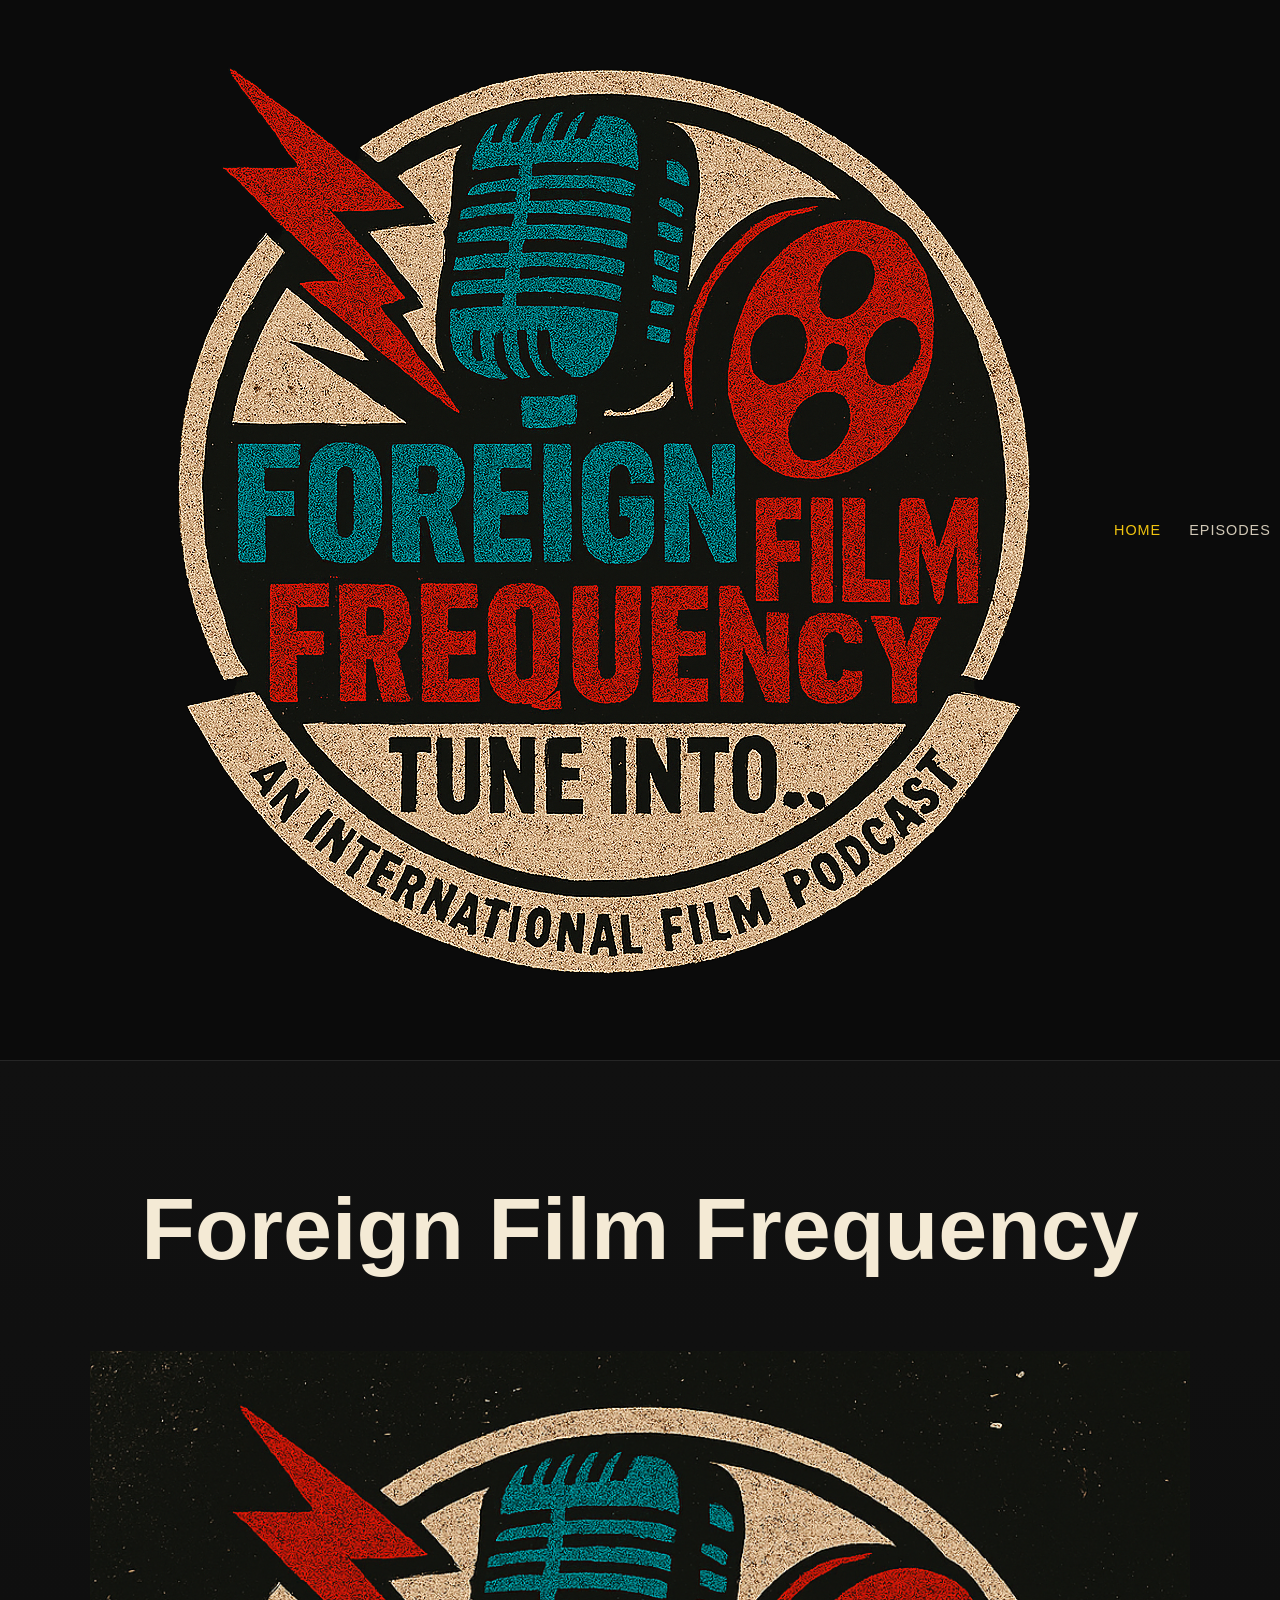
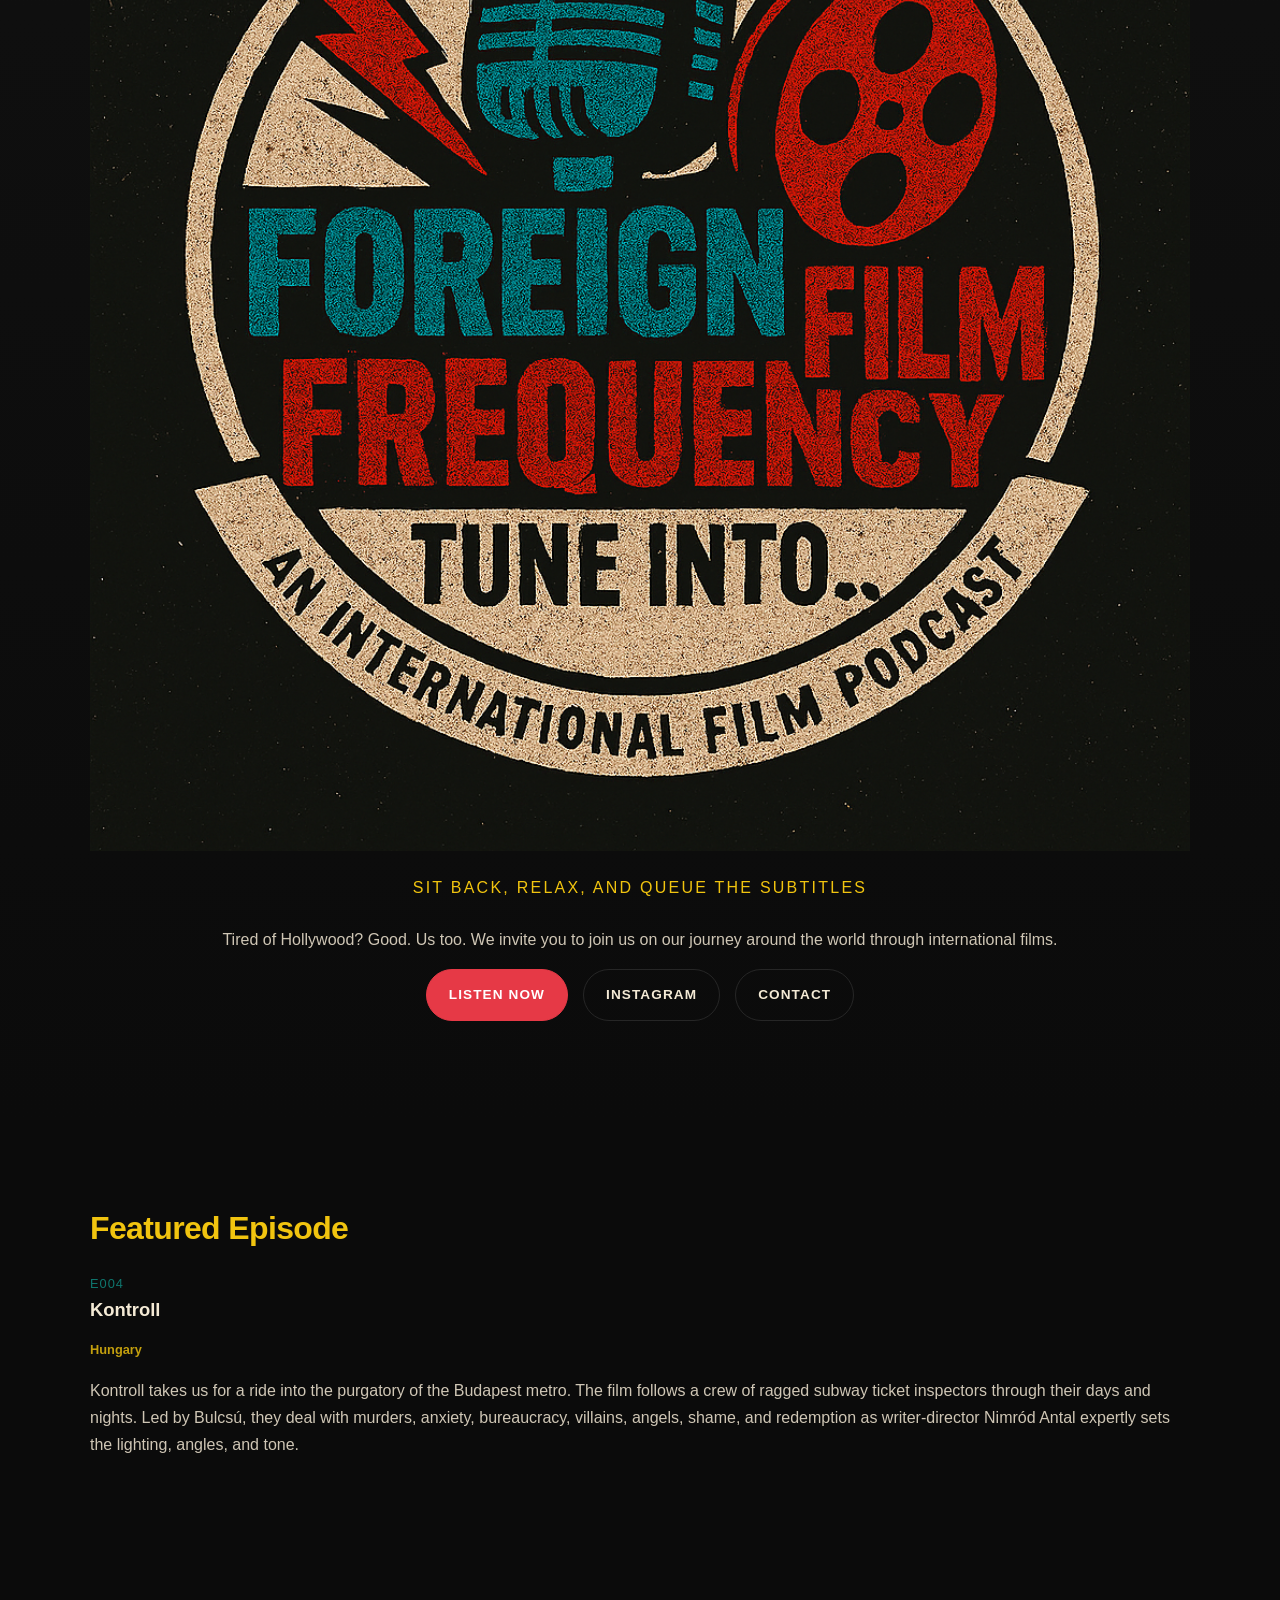
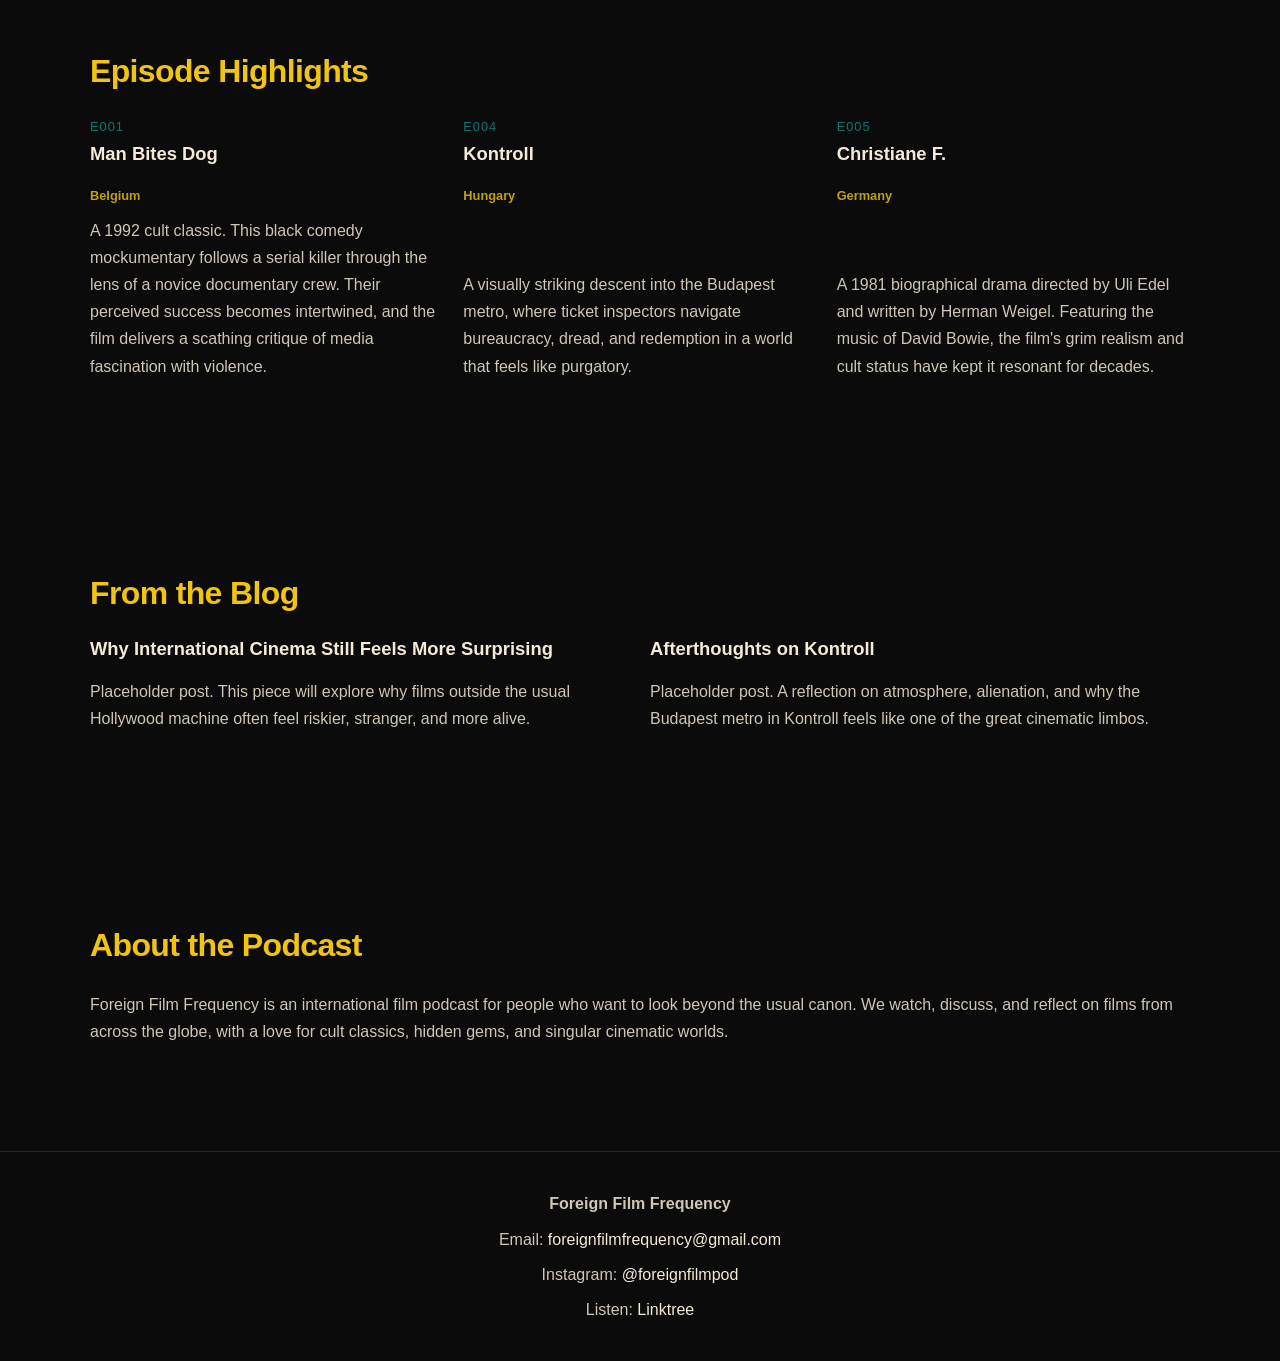
==== index.html @ e2b2d084 "Update index.html" ====
<!DOCTYPE html>
<html lang="en">
<head>
  <meta charset="UTF-8" />
  <meta name="viewport" content="width=device-width, initial-scale=1.0" />
  <title>Foreign Film Frequency</title>
  <link rel="stylesheet" href="style.css" />
</head>
<body>
<header>
  <div class="container nav">
  <img src="logo2.png" alt="Foreign Film Frequency logo2" class="nav-logo" />
    <nav>
      <ul>
        <li><a href="index.html" class="active">Home</a></li>
        <li><a href="episodes.html">Episodes</a></li>
        <li><a href="blog.html">Blog</a></li>
        <li><a href="about.html">About</a></li>
        <li><a href="contact.html">Contact</a></li>
      </ul>
    </nav>
  </div>
</header>

  <section class="hero">
    <div class="container">
      <h1>Foreign Film Frequency</h1>
      <img src="logo.png" alt="Foreign Film Frequency logo" class="nav-logo" />
      <p class="tagline">Sit back, relax, and queue the subtitles</p>
      <p>
        Tired of Hollywood? Good. Us too. We invite you to join us on our journey
        around the world through international films.
      </p>
      <div class="button-group">
        <a class="button button-primary" href="https://linktr.ee/foreignfilmpod" target="_blank">Listen Now</a>
        <a class="button button-secondary" href="https://www.instagram.com/foreignfilmpod/" target="_blank">Instagram</a>
        <a class="button button-secondary" href="mailto:foreignfilmfrequency@gmail.com">Contact</a>
      </div>
    </div>
  </section>

  <section class="section">
    <div class="container">
      <h2>Featured Episode</h2>
      <div class="feature-box">
        <span class="episode-code">E004</span>
        <h3><a href="episodes/kontroll.html">Kontroll</a></h3>
        <p class="country">Hungary</p>
        <p>
          Kontroll takes us for a ride into the purgatory of the Budapest metro.
          The film follows a crew of ragged subway ticket inspectors through their
          days and nights. Led by Bulcsú, they deal with murders, anxiety,
          bureaucracy, villains, angels, shame, and redemption as writer-director
          Nimród Antal expertly sets the lighting, angles, and tone.
        </p>
      </div>
    </div>
  </section>

  <section class="section">
    <div class="container">
      <h2>Episode Highlights</h2>
      <div class="episode-grid">
        <div class="card">
          <span class="episode-code">E001</span>
       <h3><a href="episodes.html">Man Bites Dog</a></h3>
          <p class="country">Belgium</p>
          <p>
            A 1992 cult classic. This black comedy mockumentary follows a serial
            killer through the lens of a novice documentary crew. Their perceived
            success becomes intertwined, and the film delivers a scathing critique
            of media fascination with violence.
          </p>
        </div>

        <div class="card">
          <span class="episode-code">E004</span>
         <h3><a href="episodes/kontroll.html">Kontroll</a></h3>
          <p class="country">Hungary</p>
          <p>
            A visually striking descent into the Budapest metro, where ticket
            inspectors navigate bureaucracy, dread, and redemption in a world that
            feels like purgatory.
          </p>
        </div>

        <div class="card">
          <span class="episode-code">E005</span>
         <h3><a href="episodes.html">Christiane F.</a></h3>
          <p class="country">Germany</p>
          <p>
            A 1981 biographical drama directed by Uli Edel and written by Herman
            Weigel. Featuring the music of David Bowie, the film's grim realism and
            cult status have kept it resonant for decades.
          </p>
        </div>
      </div>
    </div>
  </section>

  <section class="section">
    <div class="container">
      <h2>From the Blog</h2>
      <div class="blog-grid">
        <div class="blog-card">
          <h3>Why International Cinema Still Feels More Surprising</h3>
          <p>
            Placeholder post. This piece will explore why films outside the usual
            Hollywood machine often feel riskier, stranger, and more alive.
          </p>
        </div>

        <div class="blog-card">
          <h3>Afterthoughts on Kontroll</h3>
          <p>
            Placeholder post. A reflection on atmosphere, alienation, and why the
            Budapest metro in Kontroll feels like one of the great cinematic limbos.
          </p>
        </div>
      </div>
    </div>
  </section>

  <section class="section">
    <div class="container">
      <h2>About the Podcast</h2>
      <div class="feature-box">
        <p>
          Foreign Film Frequency is an international film podcast for people who
          want to look beyond the usual canon. We watch, discuss, and reflect on
          films from across the globe, with a love for cult classics, hidden gems,
          and singular cinematic worlds.
        </p>
      </div>
    </div>
  </section>

  <footer>
    <div class="container">
      <p><strong>Foreign Film Frequency</strong></p>
      <p>Email: <a href="mailto:foreignfilmfrequency@gmail.com">foreignfilmfrequency@gmail.com</a></p>
      <p>Instagram: <a href="https://www.instagram.com/foreignfilmpod/" target="_blank">@foreignfilmpod</a></p>
      <p>Listen: <a href="https://linktr.ee/foreignfilmpod" target="_blank">Linktree</a></p>
    </div>
  </footer>

</body>
</html>
---- style.css ----
:root {
  --color-bg: #0b0b0b;
  --color-text: #f4ead5;

  --color-primary: #e63946;
  --color-secondary: #f1c40f;
  --color-accent: #0f766e;

  --color-surface: #141414;
  --color-border: #262626;
  --color-muted: #cfc6b5;
}

/* Base */

body {
  background-color: var(--color-bg);
  color: var(--color-text);
  font-family: Arial, sans-serif;
  line-height: 1.6;
  margin: 0;
}
h1,
h2,
h3 {
  font-weight: 700;
  line-height: 1.1;
  margin-top: 0;
}

h1 {
  font-size: clamp(3rem, 8vw, 5.5rem);
}

h2 {
  font-size: 2rem;
}

h3 {
  font-size: 1.15rem;
}

p {
  color: var(--color-muted);
  font-size: 1rem;
  line-height: 1.7;
}
a {
  color: var(--color-text);
  text-decoration: none;
}

a:hover {
  color: var(--color-secondary);
}

/* Layout */

.container {
  width: min(1100px, 90%);
  margin: 0 auto;
}

/* Header / Navigation */

header {
  background-color: var(--color-bg);
  border-bottom: 1px solid var(--color-border);
  position: sticky;
  top: 0;
  z-index: 1000;
}

.nav {
  display: flex;
  justify-content: space-between;
  align-items: center;
  padding: 18px 0;
}
/* logo on the left */
img {
  width: 100%;
}
.hero-logo {
  width: 42px;
  margin-bottom: 20px;
  display: block;
  margin-left: auto;
  margin-right: auto;
}
.brand {
  font-size: 1.1rem;
  font-weight: bold;
  letter-spacing: 1.5px;
  color: var(--color-primary);
}

nav ul {
  list-style: none;
  display: flex;
  gap: 28px;
  margin: 0;
  padding: 0;
}

nav a {
  font-size: 0.9rem;
  letter-spacing: 1px;
  text-transform: uppercase;
  color: var(--color-text);
  opacity: 0.85;
  transition: all 0.2s ease;
}

nav a:hover {
  color: var(--color-secondary);
  opacity: 1;
}
nav a.active {
  color: var(--color-secondary);
  opacity: 1;
}

/* Hero */

.hero {
  padding: 120px 0 100px;
  text-align: center;
  background: linear-gradient(to bottom, #111111, var(--color-bg));

.hero h1 {
  line-height: 0.95;
  letter-spacing: -0.03em;
  margin-bottom: 16px;
  color: var(--color-text);
  text-transform: uppercase;
}

.tagline {
  font-size: 1rem;
  letter-spacing: 0.14em;
  text-transform: uppercase;
  color: var(--color-secondary);
  margin-bottom: 24px;
}

.hero p {
  margin-left: auto;
  margin-right: auto;
}
}
.hero-kicker {
  color: var(--color-accent);
  text-transform: uppercase;
  letter-spacing: 0.16em;
  font-size: 0.8rem;
  margin-bottom: 18px;
}

.hero-intro {
  max-width: 680px;
  margin: 0 auto 34px;
  font-size: 1.1rem;
  line-height: 1.8;
  color: var(--color-muted);
}
/* Buttons */

.button-group {
  display: flex;
  justify-content: center;
  gap: 15px;
  flex-wrap: wrap;
}

.button {
  display: inline-block;
  padding: 14px 22px;
  border-radius: 999px;
  font-weight: 700;
  font-size: 0.85rem;
  letter-spacing: 0.08em;
  text-transform: uppercase;
  transition: transform 0.2s ease, color 0.2s ease, border-color 0.2s ease, background-color 0.2s ease;
}

.button:hover {
  transform: translateY(-2px);
}

.button-primary {
  background-color: var(--color-primary);
  color: #ffffff;
  border: 1px solid var(--color-primary);
}

.button-primary:hover {
  background-color: transparent;
  color: var(--color-primary);
}

.button-secondary {
  background-color: transparent;
  border: 1px solid var(--color-border);
  color: var(--color-text);
}

.button-secondary:hover {
  border-color: var(--color-secondary);
  color: var(--color-secondary);
}

/* Sections */

.section {
  padding: 90px 0;
}

.section h2 {
  color: var(--color-secondary);
  letter-spacing: -0.02em;
  margin-bottom: 28px;
}
}

/* Text */

p {
  color: var(--color-muted);
}

/* Cards */

}

.feature-box,
.card,
.blog-card {
  background-color: var(--color-surface);
  border: 1px solid var(--color-border);
  padding: 24px;
  border-radius: 16px;
}

.card,
.blog-card {
  transition: transform 0.2s ease, border-color 0.2s ease;
}

.card:hover,
.blog-card:hover {
  transform: translateY(-4px);
  border-color: rgba(241, 196, 15, 0.35);
}
.card p,
.blog-card p,
.feature-box p {
  line-height: 1.7;
}
.card {
  display: flex;
  flex-direction: column;
  height: 100%;
}
.card p:last-child {
  margin-top: auto;
}
.card-link {
  display: block;
  color: inherit;
}

.card-link:hover {
  color: inherit;
}

.card {
  overflow: hidden;
  position: relative;
}

/* Grids */

.episode-grid,
.blog-grid {
  display: grid;
  grid-template-columns: repeat(auto-fit, minmax(260px, 1fr));
  gap: 20px;
}

/* Images */

.card {
  overflow: hidden;
}

.poster {
  width: 100%;
  border-radius: 10px;
  margin-bottom: 15px;
  transition: transform 0.35s ease, opacity 0.35s ease;
}
}
.card:hover .poster {
  transform: scale(1.04);
  opacity: 0.92;
}
.episode-code {
  color: var(--color-accent);
  font-size: 0.75rem;
  letter-spacing: 0.12em;
  text-transform: uppercase;
  margin-bottom: 6px;
  display: block;
}
.card h3 {
  margin-bottom: 8px;
}
}
.card p {
  font-size: 0.9rem;
  color: var(--color-muted);
}
.country {
  font-size: 0.8rem;
  opacity: 0.8;
  margin-bottom: 12px;
}

/* Metadata */

.episode-code {
  color: var(--color-accent);
  font-size: 0.8rem;
  letter-spacing: 1px;
}

.country {
  color: var(--color-secondary);
  font-weight: bold;
  margin-bottom: 10px;
}

/* Footer */

footer {
  border-top: 1px solid var(--color-border);
  padding: 30px 0;
  background-color: var(--color-bg);
  text-align: center;
  color: var(--color-muted);
}

footer p {
  margin: 8px 0;
}

/* Responsive */

@media (max-width: 768px) {
  .nav {
    flex-direction: column;
    gap: 15px;
  }

  .hero h1 {
    font-size: 2.2rem;
  }

  nav ul {
    flex-wrap: wrap;
    justify-content: center;
  }
}
.ratings {
  display: flex;
  flex-wrap: wrap;
  gap: 8px;
  margin: 10px 0 14px;
}
}
.rating {
  display: inline-block;
  padding: 4px 8px;
  border-radius: 999px;
  font-size: 0.7rem;
  font-weight: 700;
  letter-spacing: 0.08em;
  text-transform: uppercase;
  border: 1px solid var(--color-border);
}
}

.rating-imdb {
  color: var(--color-text);
  background-color: rgba(244, 234, 213, 0.04);
}

.rating-rt {
  color: var(--color-secondary);
  background-color: rgba(241, 196, 15, 0.08);
  border-color: rgba(241, 196, 15, 0.22);
}

.rating-fff {
  color: #ffffff;
  background-color: var(--color-primary);
  border-color: var(--color-primary);
  box-shadow: 0 0 0 1px rgba(230, 57, 70, 0.3);
}
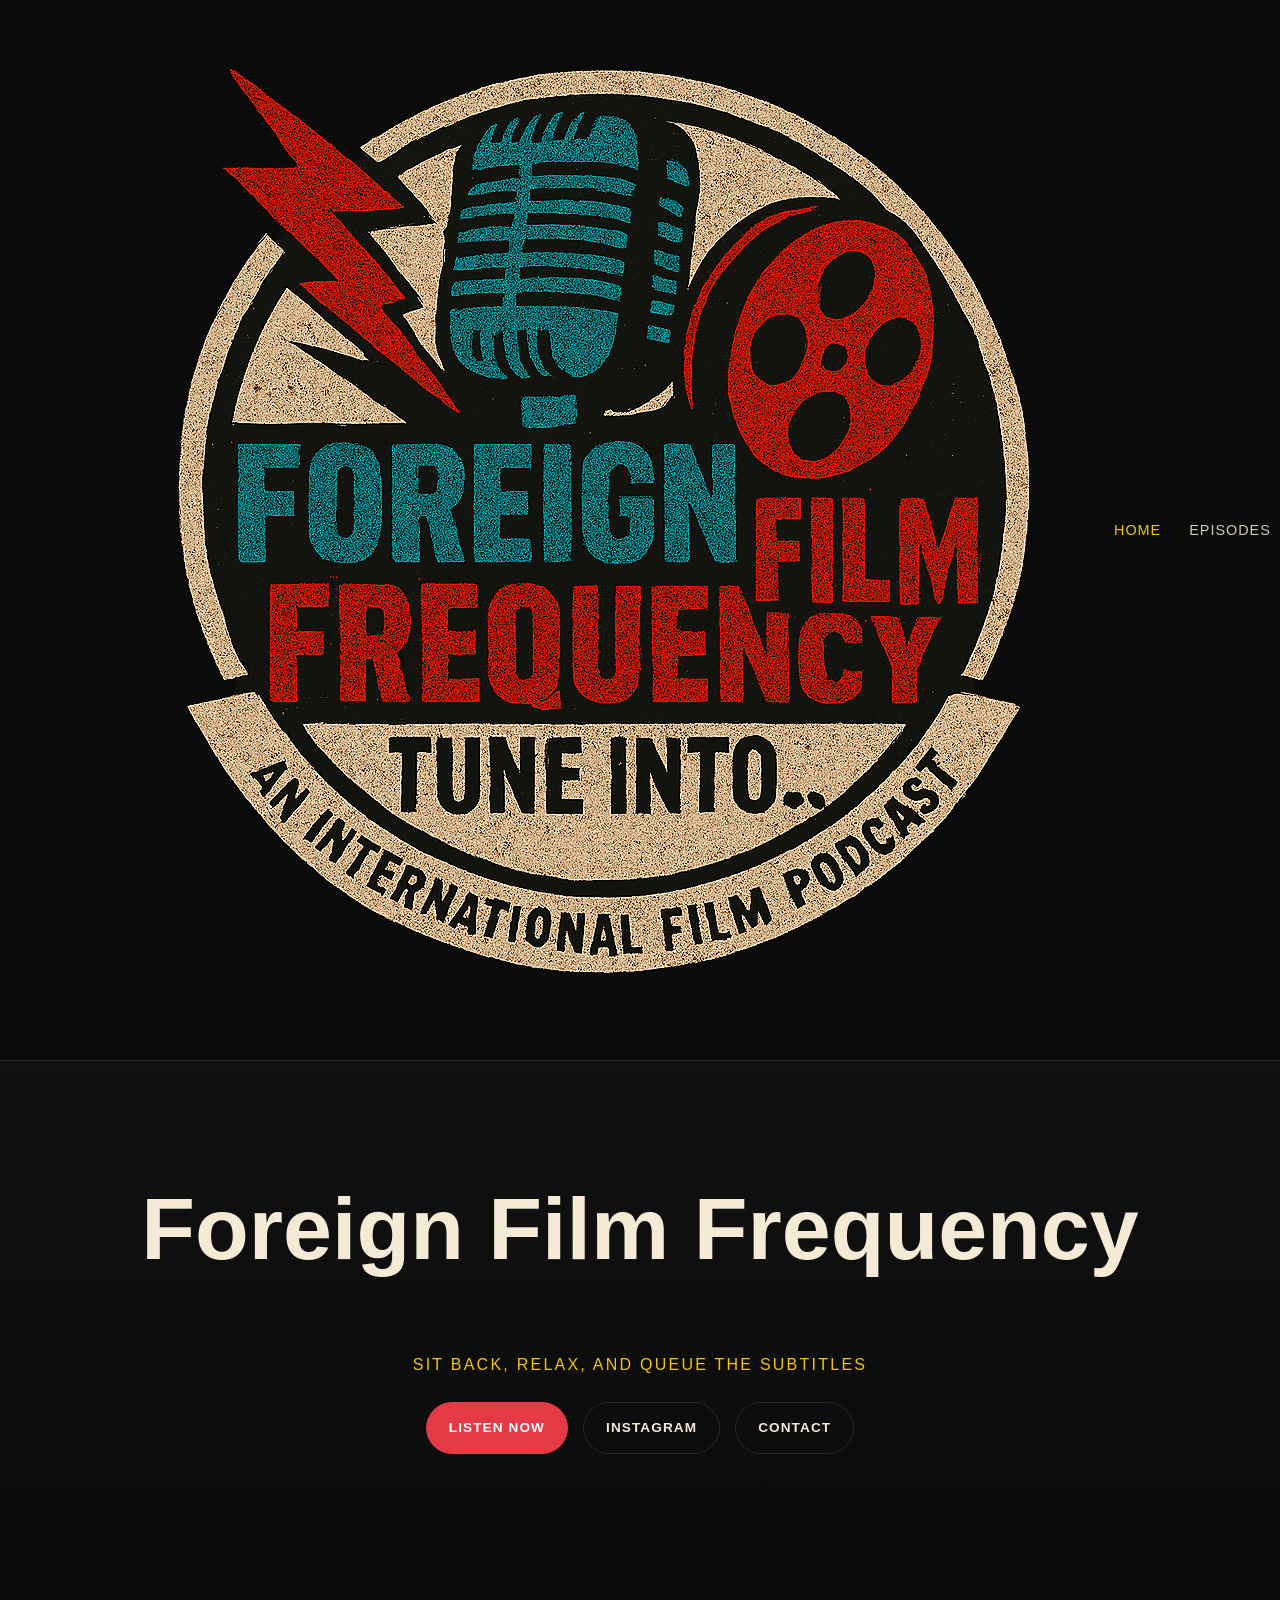
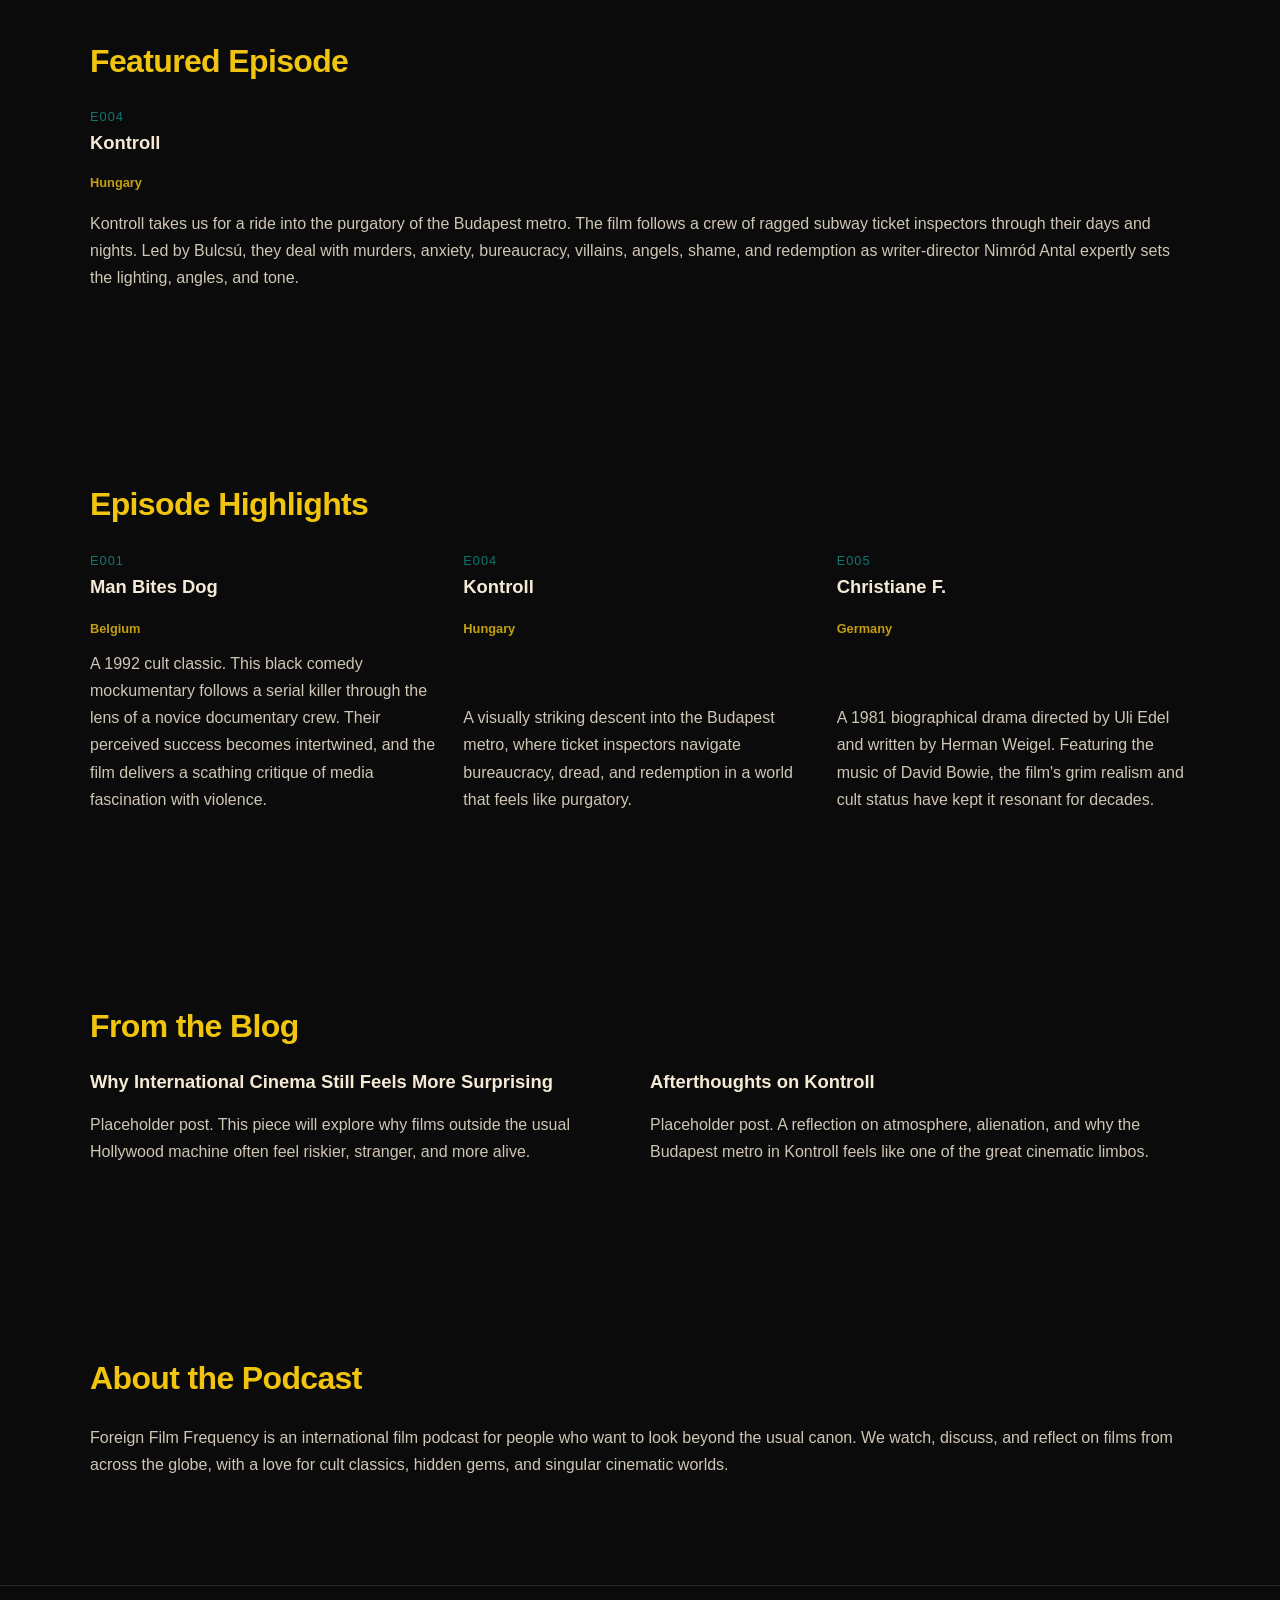
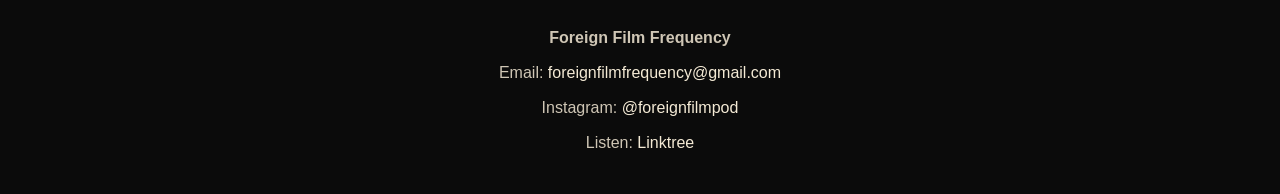
==== commit fa3c21e1: "Update index.html" ====
--- a/index.html
+++ b/index.html
@@ -25,18 +25,15 @@
   <section class="hero">
     <div class="container">
       <h1>Foreign Film Frequency</h1>
-      <img src="logo.png" alt="Foreign Film Frequency logo" class="nav-logo" />
       <p class="tagline">Sit back, relax, and queue the subtitles</p>
-      <p>
-        Tired of Hollywood? Good. Us too. We invite you to join us on our journey
-        around the world through international films.
-      </p>
+  
       <div class="button-group">
         <a class="button button-primary" href="https://linktr.ee/foreignfilmpod" target="_blank">Listen Now</a>
         <a class="button button-secondary" href="https://www.instagram.com/foreignfilmpod/" target="_blank">Instagram</a>
         <a class="button button-secondary" href="mailto:foreignfilmfrequency@gmail.com">Contact</a>
       </div>
     </div>
+  
   </section>
 
   <section class="section">
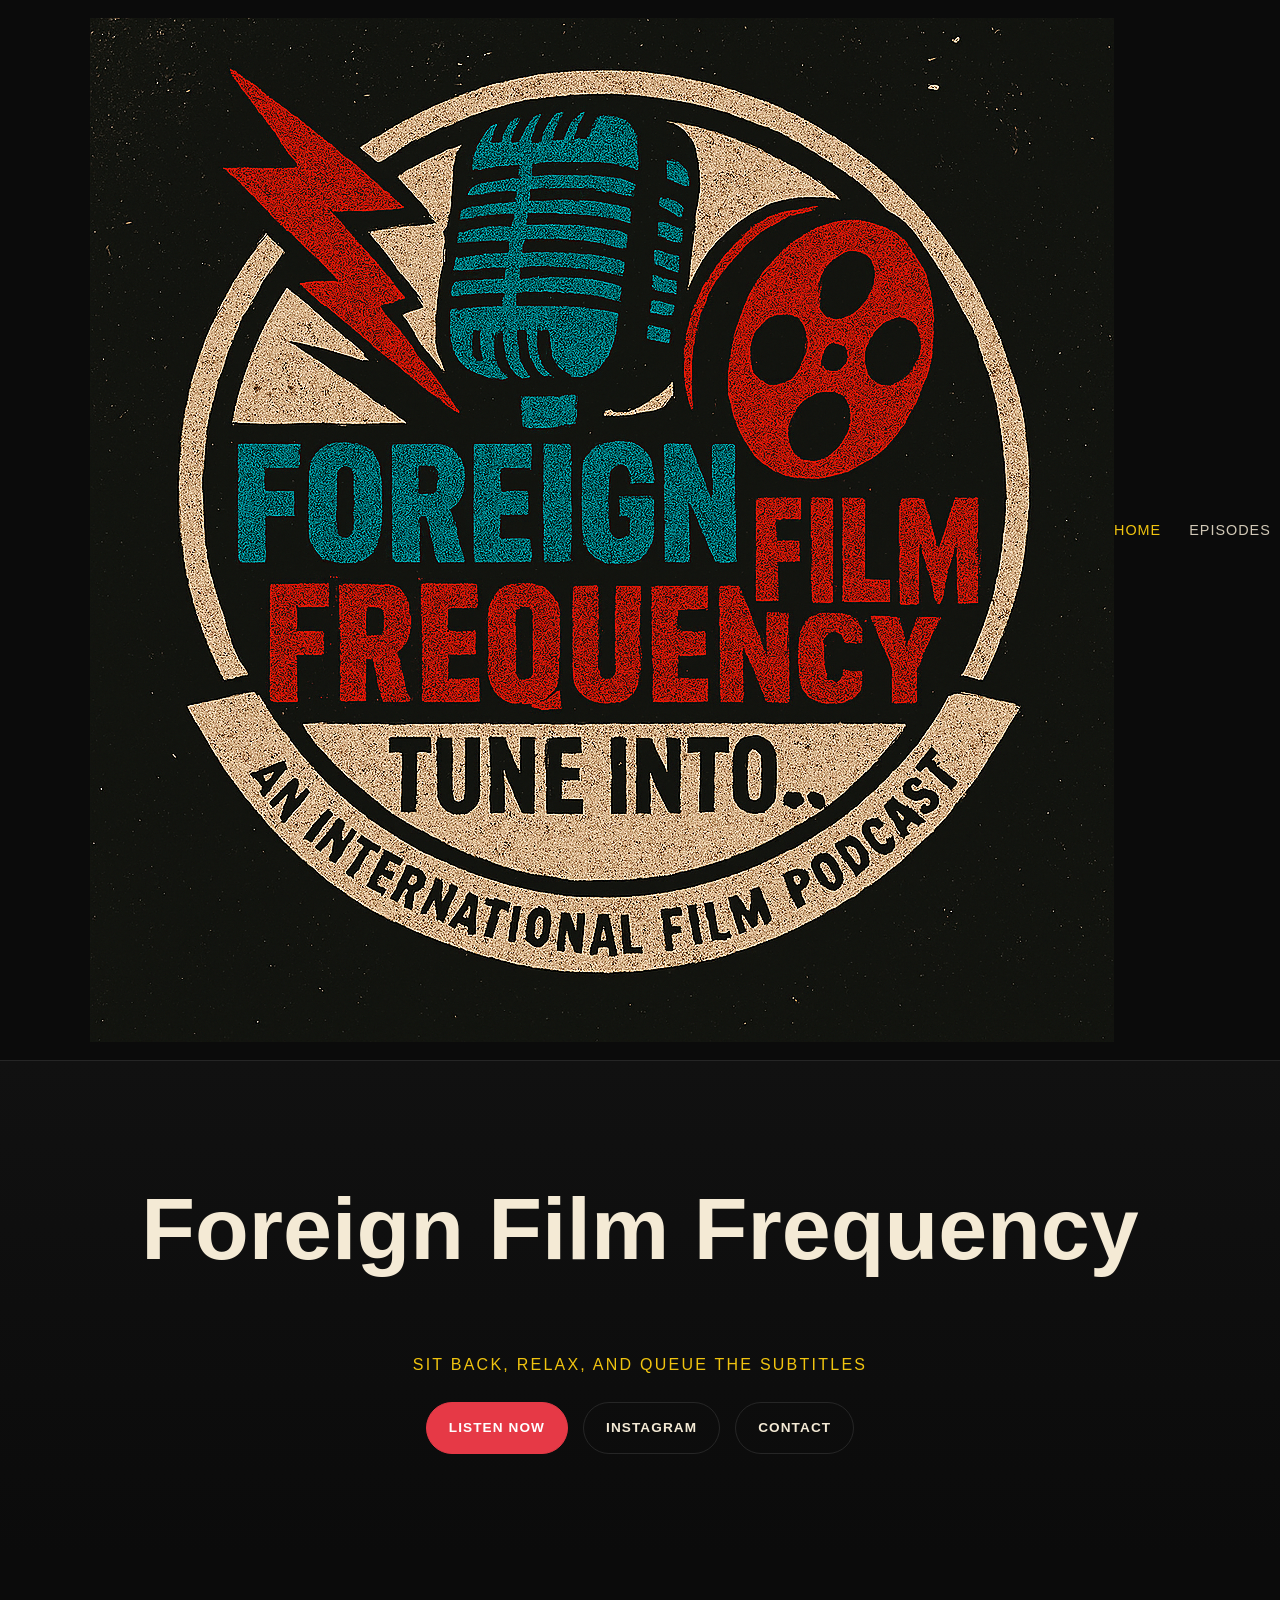
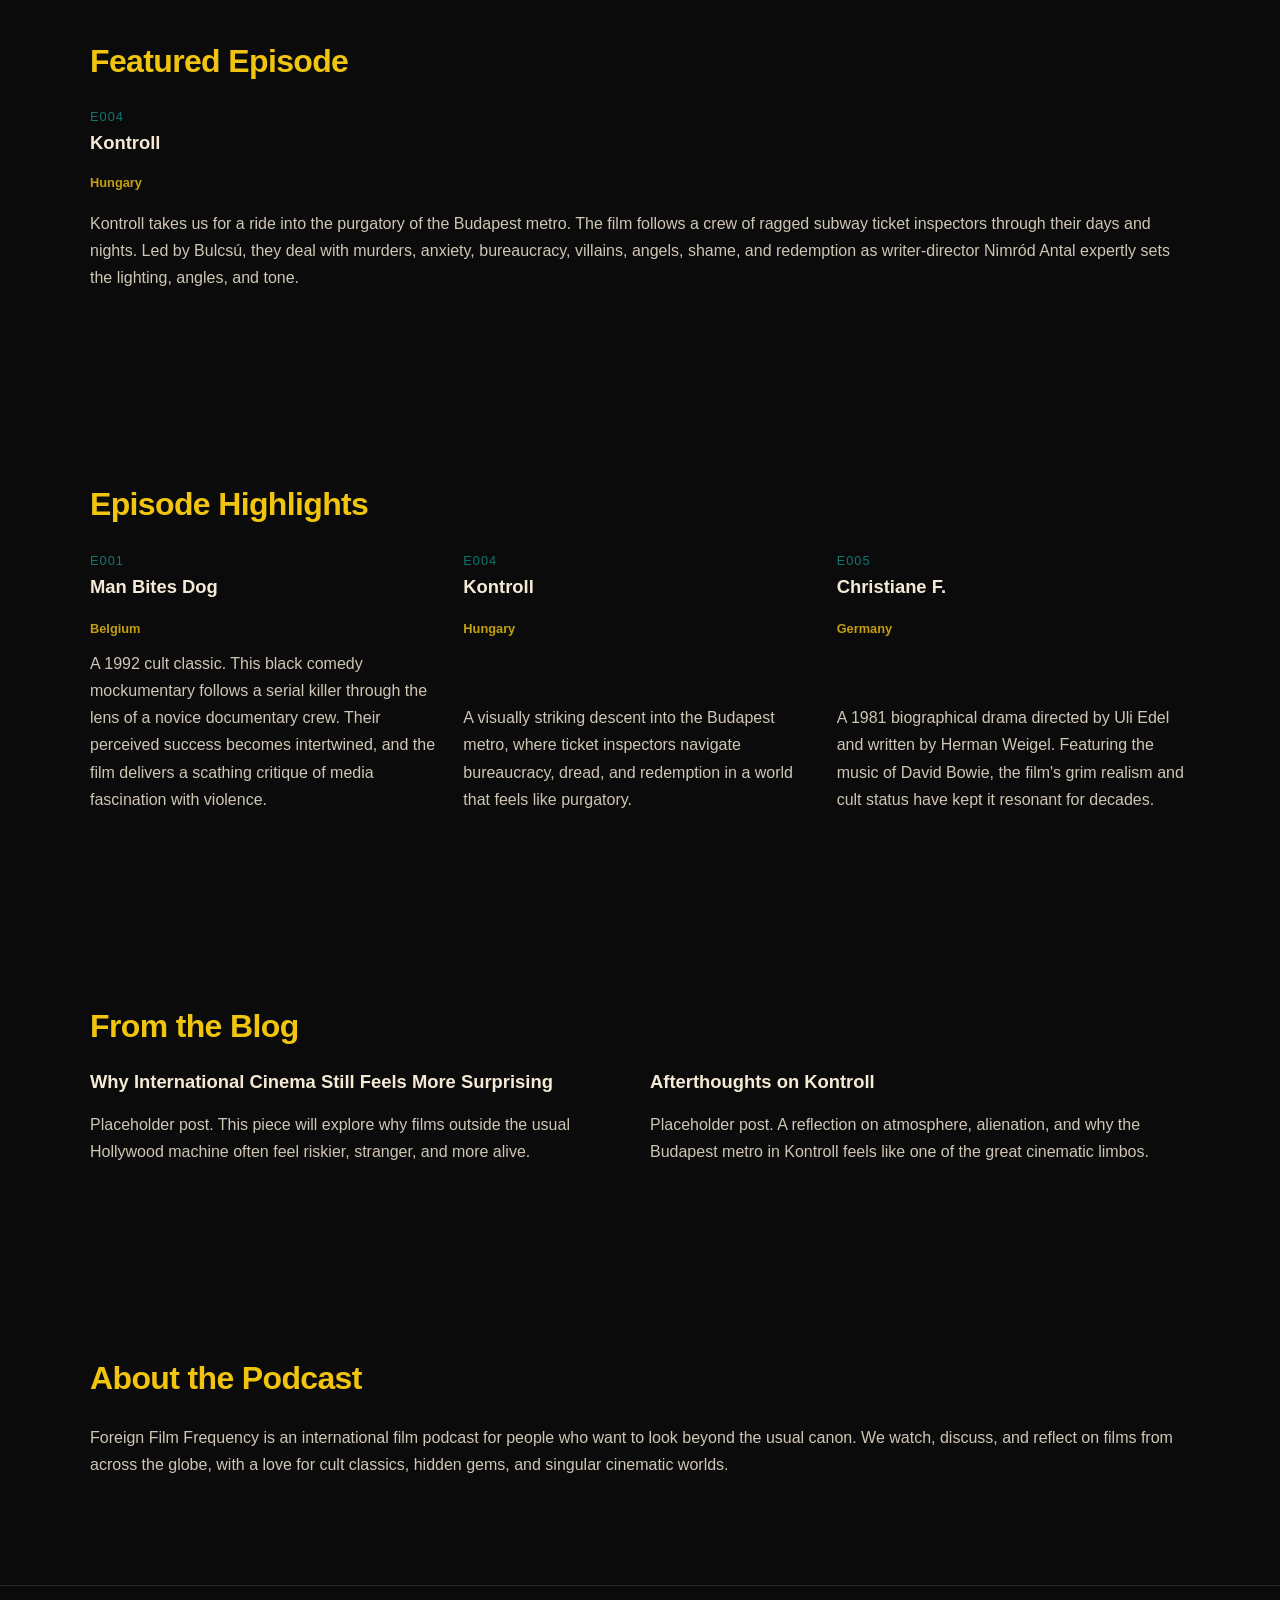
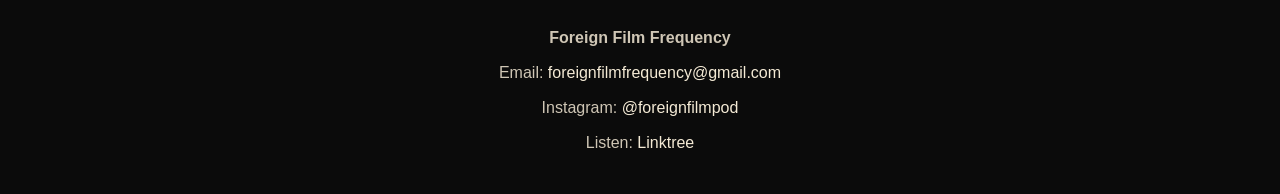
==== commit c599238d: "Update index.html" ====
--- a/index.html
+++ b/index.html
@@ -9,7 +9,7 @@
 <body>
 <header>
   <div class="container nav">
-  <img src="logo2.png" alt="Foreign Film Frequency logo2" class="nav-logo" />
+  <img src="logo.png" alt="Foreign Film Frequency logo" class="nav-logo" />
     <nav>
       <ul>
         <li><a href="index.html" class="active">Home</a></li>
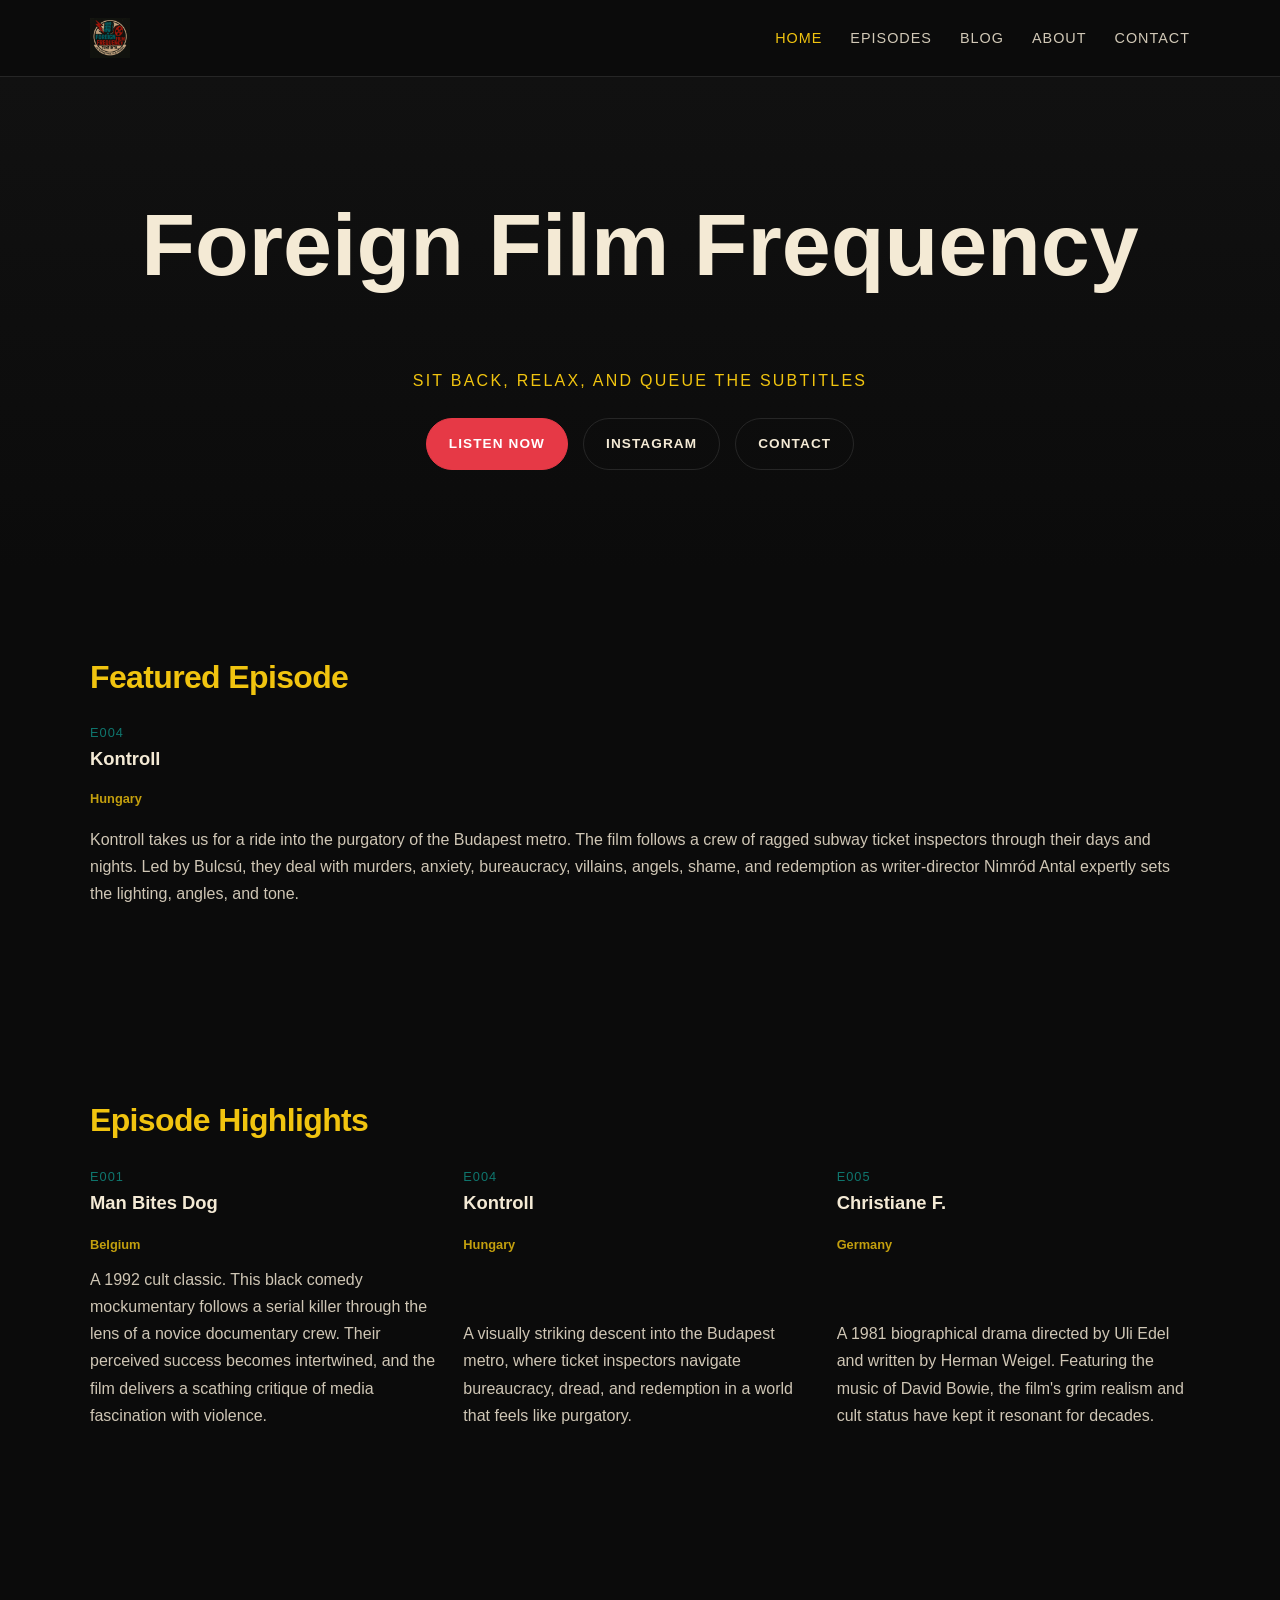
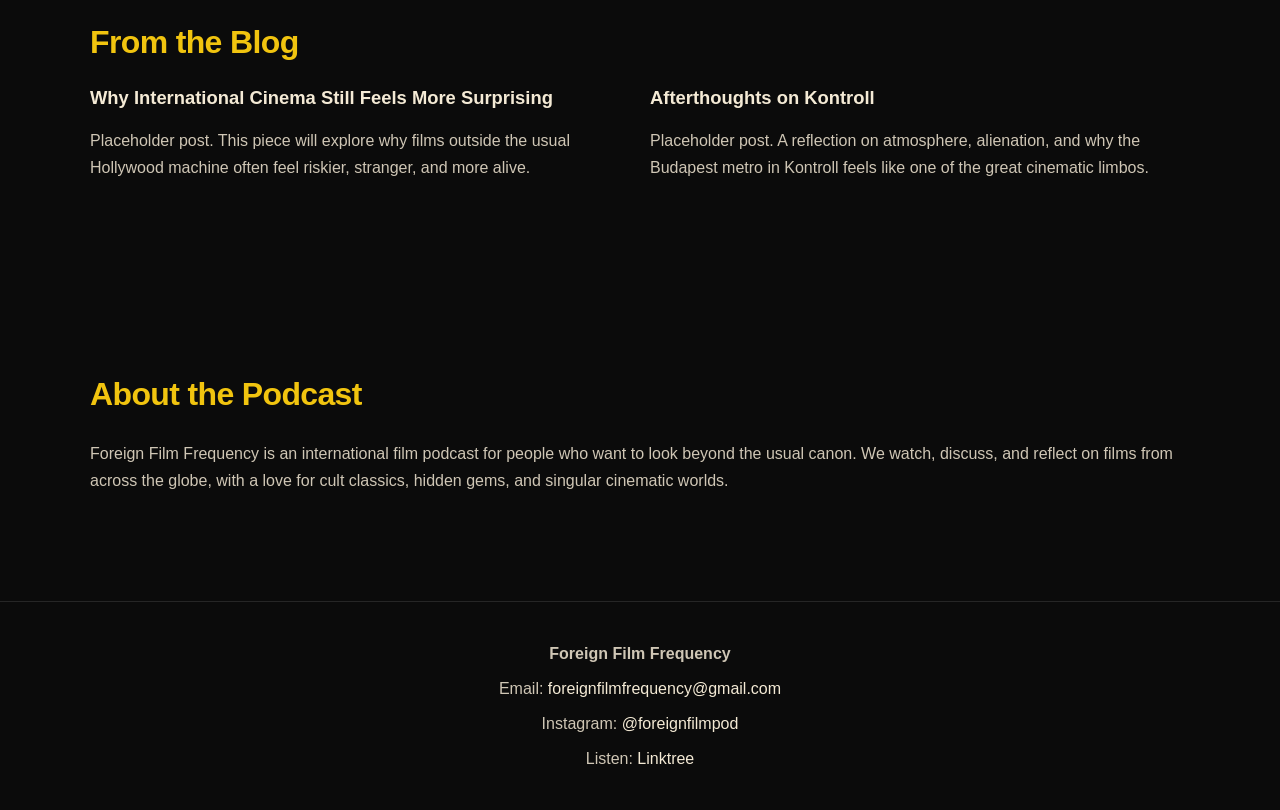
==== commit 91142f17: "Update index.html" ====
--- a/index.html
+++ b/index.html
@@ -9,7 +9,8 @@
 <body>
 <header>
   <div class="container nav">
-  <img src="logo.png" alt="Foreign Film Frequency logo" class="nav-logo" />
+    <img src="logo.png" alt="Foreign Film Frequency logo" class="nav-logo" />
+
     <nav>
       <ul>
         <li><a href="index.html" class="active">Home</a></li>
--- a/style.css
+++ b/style.css
@@ -78,15 +78,12 @@
   padding: 18px 0;
 }
 /* logo on the left */
-img {
-  width: 100%;
-}
-.hero-logo {
-  width: 42px;
-  margin-bottom: 20px;
+
+.nav-logo {
+  width: 40px;
+  max-width: 40px;
+  height: auto;
   display: block;
-  margin-left: auto;
-  margin-right: auto;
 }
 .brand {
   font-size: 1.1rem;
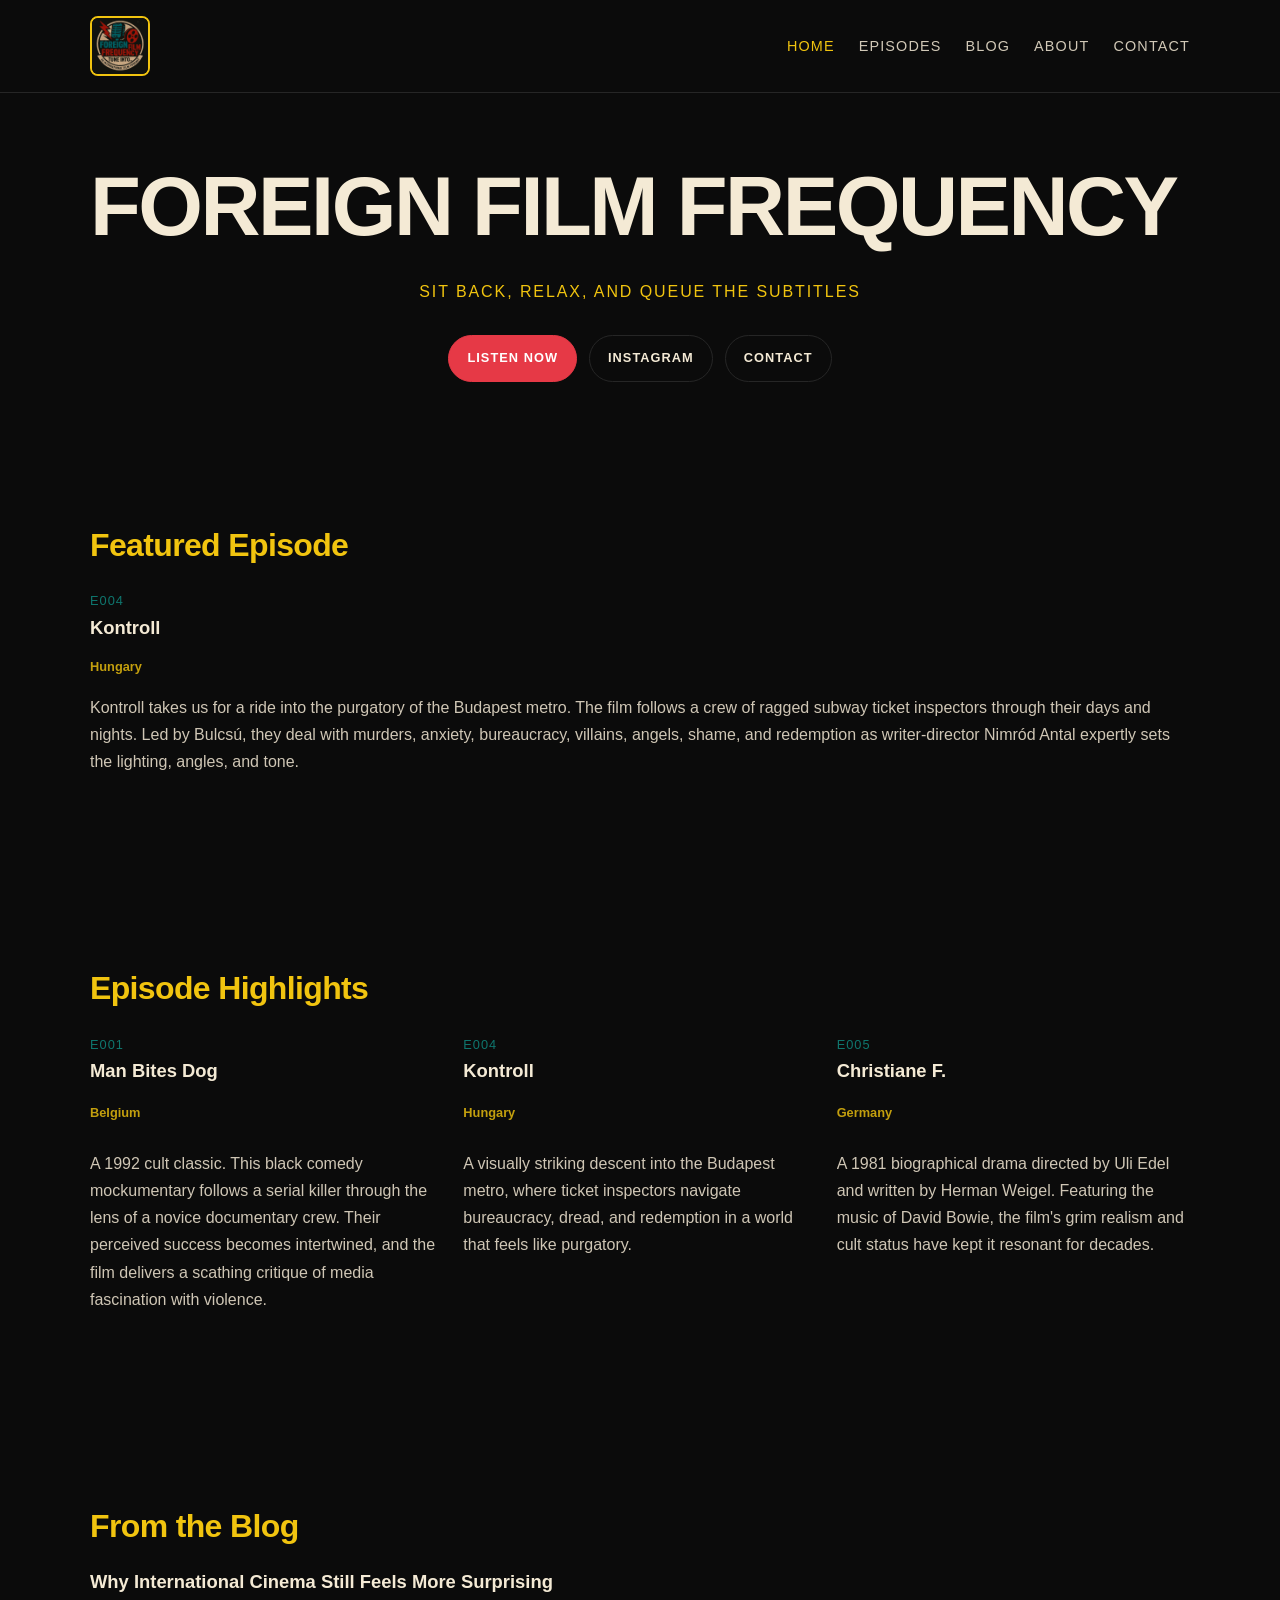
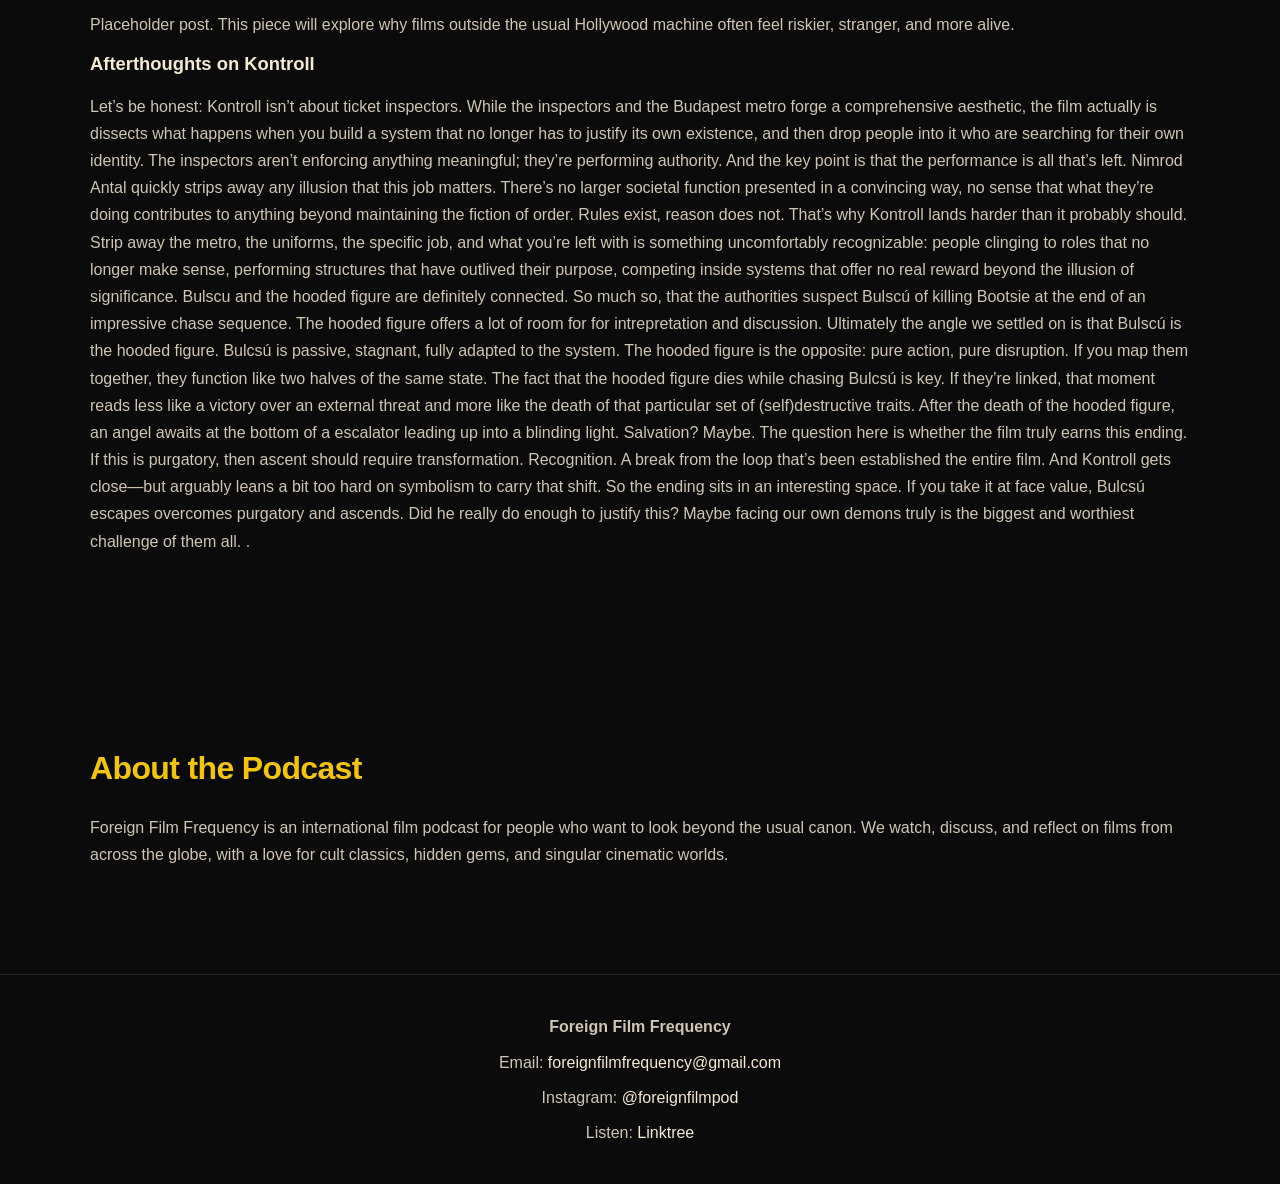
==== commit b5419553: "Update index.html" ====
--- a/index.html
+++ b/index.html
@@ -111,8 +111,26 @@
         <div class="blog-card">
           <h3>Afterthoughts on Kontroll</h3>
           <p>
-            Placeholder post. A reflection on atmosphere, alienation, and why the
-            Budapest metro in Kontroll feels like one of the great cinematic limbos.
+            Let’s be honest: Kontroll isn’t about ticket inspectors. While the inspectors and the Budapest metro forge a comprehensive aesthetic, the film actually is dissects what happens when you build a system
+      that no longer has to justify its own existence, and then drop people into it who are searching for their own identity. 
+      The inspectors aren’t enforcing anything meaningful; they’re performing authority. And the key point is that the performance is all that’s left.
+      Nimrod Antal quickly strips away any illusion that this job matters. There’s no larger societal function presented in a convincing way,
+      no sense that what they’re doing contributes to anything beyond maintaining the fiction of order. Rules exist, reason does not. 
+      
+      That’s why Kontroll lands harder than it probably should. Strip away the metro, the uniforms, the specific job, and what you’re left with is something uncomfortably recognizable:
+      people clinging to roles that no longer make sense, performing structures that have outlived their purpose, competing inside systems that offer no real reward beyond the illusion of significance. 
+
+      Bulscu and the hooded figure are definitely connected. So much so, that the authorities suspect Bulscú of killing Bootsie at the end of an impressive chase sequence. 
+      The hooded figure offers a lot of room for for intrepretation and discussion. 
+      Ultimately the angle we settled on is that Bulscú is the hooded figure. Bulcsú is passive, stagnant, fully adapted to the system. The hooded figure is the opposite: pure action, pure disruption. 
+      If you map them together, they function like two halves of the same state.
+
+      The fact that the hooded figure dies while chasing Bulcsú is key. If they’re linked, that moment reads less like a victory over an external threat and more like the death of that particular set of (self)destructive traits. 
+      After the death of the hooded figure, an angel awaits at the bottom of a escalator leading up into a blinding light. Salvation? Maybe. The question here is whether the film truly earns this ending. 
+
+      If this is purgatory, then ascent should require transformation. Recognition. A break from the loop that’s been established the entire film. And Kontroll gets close—but arguably leans a bit too hard on symbolism to carry that shift.
+
+      So the ending sits in an interesting space. If you take it at face value, Bulcsú escapes overcomes purgatory and ascends. Did he really do enough to justify this? Maybe facing our own demons truly is the biggest and worthiest challenge of them all. .
           </p>
         </div>
       </div>
--- a/style.css
+++ b/style.css
@@ -62,7 +62,6 @@
 }
 
 /* Header / Navigation */
-
 header {
   background-color: var(--color-bg);
   border-bottom: 1px solid var(--color-border);
@@ -70,119 +69,80 @@
   top: 0;
   z-index: 1000;
 }
-
 .nav {
   display: flex;
+  align-items: center;
   justify-content: space-between;
-  align-items: center;
-  padding: 18px 0;
-}
-/* logo on the left */
-
+  padding: 16px 0;
+}
 .nav-logo {
-  width: 40px;
-  max-width: 40px;
+  width: 56px;
   height: auto;
   display: block;
-}
-.brand {
-  font-size: 1.1rem;
-  font-weight: bold;
-  letter-spacing: 1.5px;
-  color: var(--color-primary);
-}
-
+  flex-shrink: 0;
+  border: 2px solid var(--color-secondary);
+  border-radius: 8px;
+}
 nav ul {
   list-style: none;
   display: flex;
-  gap: 28px;
+  gap: 24px;
   margin: 0;
   padding: 0;
-}
-
+  align-items: center;
+}
 nav a {
   font-size: 0.9rem;
-  letter-spacing: 1px;
+  letter-spacing: 0.08em;
   text-transform: uppercase;
   color: var(--color-text);
   opacity: 0.85;
-  transition: all 0.2s ease;
-}
-
-nav a:hover {
+}
+nav a:hover,
+nav a.active {
   color: var(--color-secondary);
   opacity: 1;
 }
-nav a.active {
-  color: var(--color-secondary);
-  opacity: 1;
-}
-
-/* Hero */
-
 .hero {
-  padding: 120px 0 100px;
-  text-align: center;
+  padding: 72px 0 56px;
+  text-align: center
   background: linear-gradient(to bottom, #111111, var(--color-bg));
-
+}
 .hero h1 {
-  line-height: 0.95;
+  font-size: clamp(3rem, 7vw, 5.2rem);
+  line-height: 1;
   letter-spacing: -0.03em;
-  margin-bottom: 16px;
-  color: var(--color-text);
-  text-transform: uppercase;
-}
-
+  margin-bottom: 30px;
+  color: var(--color-text);
+  text-transform: uppercase;
+}
 .tagline {
   font-size: 1rem;
-  letter-spacing: 0.14em;
-  text-transform: uppercase;
-  color: var(--color-secondary);
-  margin-bottom: 24px;
-}
-
-.hero p {
-  margin-left: auto;
-  margin-right: auto;
-}
-}
-.hero-kicker {
-  color: var(--color-accent);
-  text-transform: uppercase;
-  letter-spacing: 0.16em;
-  font-size: 0.8rem;
-  margin-bottom: 18px;
-}
-
-.hero-intro {
-  max-width: 680px;
-  margin: 0 auto 34px;
-  font-size: 1.1rem;
-  line-height: 1.8;
-  color: var(--color-muted);
-}
-/* Buttons */
-
+  color: var(--color-secondary);
+  margin: 0 auto 30px;
+  letter-spacing: 0.12em;
+  text-transform: uppercase;
+  text-align: center;
+}
 .button-group {
   display: flex;
   justify-content: center;
-  gap: 15px;
+  gap: 12px;
   flex-wrap: wrap;
 }
-
 .button {
   display: inline-block;
-  padding: 14px 22px;
+  padding: 12px 18px;
   border-radius: 999px;
+  font-size: 0.8rem;
   font-weight: 700;
-  font-size: 0.85rem;
   letter-spacing: 0.08em;
   text-transform: uppercase;
   transition: transform 0.2s ease, color 0.2s ease, border-color 0.2s ease, background-color 0.2s ease;
 }
 
 .button:hover {
-  transform: translateY(-2px);
+  transform: translateY(-1px);
 }
 
 .button-primary {
@@ -198,15 +158,14 @@
 
 .button-secondary {
   background-color: transparent;
+  color: var(--color-text);
   border: 1px solid var(--color-border);
-  color: var(--color-text);
 }
 
 .button-secondary:hover {
+  color: var(--color-secondary);
   border-color: var(--color-secondary);
-  color: var(--color-secondary);
-}
-
+}
 /* Sections */
 
 .section {
@@ -257,10 +216,9 @@
 .card {
   display: flex;
   flex-direction: column;
-  height: 100%;
-}
-.card p:last-child {
-  margin-top: auto;
+  justify-content: flex-start;
+  overflow: hidden;
+  position: relative;
 }
 .card-link {
   display: block;
@@ -278,11 +236,11 @@
 
 /* Grids */
 
-.episode-grid,
-.blog-grid {
+.episode-grid {
   display: grid;
   grid-template-columns: repeat(auto-fit, minmax(260px, 1fr));
   gap: 20px;
+  align-items: start;
 }
 
 /* Images */
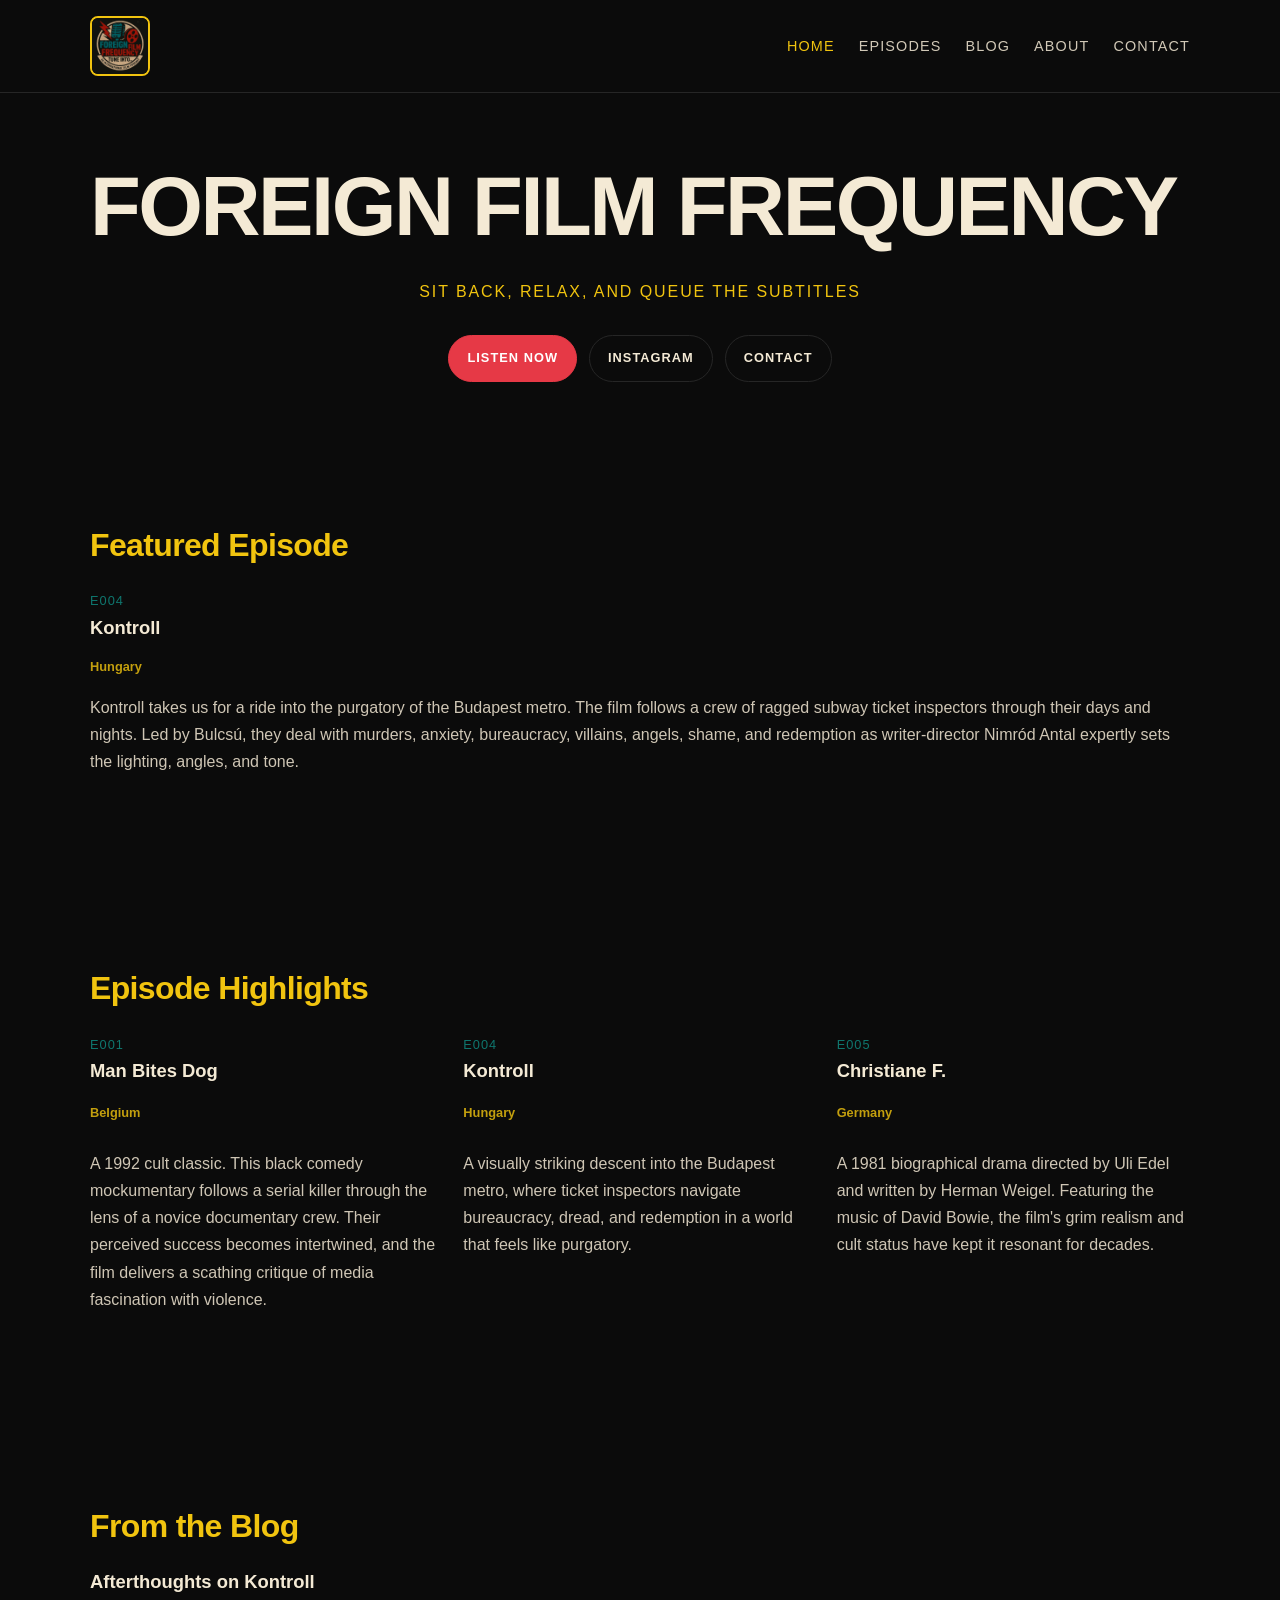
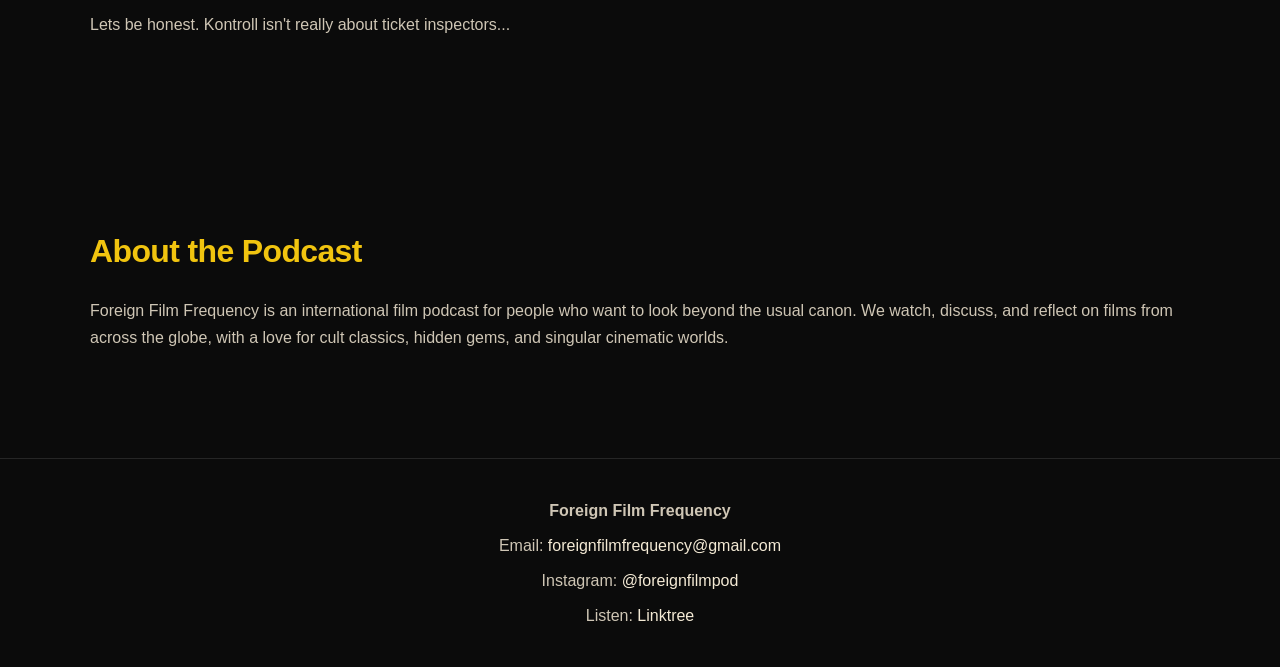
==== commit 23bcb029: "Update index.html" ====
--- a/index.html
+++ b/index.html
@@ -97,45 +97,19 @@
   </section>
 
   <section class="section">
-    <div class="container">
-      <h2>From the Blog</h2>
-      <div class="blog-grid">
-        <div class="blog-card">
-          <h3>Why International Cinema Still Feels More Surprising</h3>
-          <p>
-            Placeholder post. This piece will explore why films outside the usual
-            Hollywood machine often feel riskier, stranger, and more alive.
-          </p>
-        </div>
+  <div class="container">
+    <h2>From the Blog</h2>
 
+    <div class="blog-grid">
+      <a href="blog/afterthoughts-on-kontroll.html" class="card-link">
         <div class="blog-card">
           <h3>Afterthoughts on Kontroll</h3>
-          <p>
-            Let’s be honest: Kontroll isn’t about ticket inspectors. While the inspectors and the Budapest metro forge a comprehensive aesthetic, the film actually is dissects what happens when you build a system
-      that no longer has to justify its own existence, and then drop people into it who are searching for their own identity. 
-      The inspectors aren’t enforcing anything meaningful; they’re performing authority. And the key point is that the performance is all that’s left.
-      Nimrod Antal quickly strips away any illusion that this job matters. There’s no larger societal function presented in a convincing way,
-      no sense that what they’re doing contributes to anything beyond maintaining the fiction of order. Rules exist, reason does not. 
-      
-      That’s why Kontroll lands harder than it probably should. Strip away the metro, the uniforms, the specific job, and what you’re left with is something uncomfortably recognizable:
-      people clinging to roles that no longer make sense, performing structures that have outlived their purpose, competing inside systems that offer no real reward beyond the illusion of significance. 
-
-      Bulscu and the hooded figure are definitely connected. So much so, that the authorities suspect Bulscú of killing Bootsie at the end of an impressive chase sequence. 
-      The hooded figure offers a lot of room for for intrepretation and discussion. 
-      Ultimately the angle we settled on is that Bulscú is the hooded figure. Bulcsú is passive, stagnant, fully adapted to the system. The hooded figure is the opposite: pure action, pure disruption. 
-      If you map them together, they function like two halves of the same state.
-
-      The fact that the hooded figure dies while chasing Bulcsú is key. If they’re linked, that moment reads less like a victory over an external threat and more like the death of that particular set of (self)destructive traits. 
-      After the death of the hooded figure, an angel awaits at the bottom of a escalator leading up into a blinding light. Salvation? Maybe. The question here is whether the film truly earns this ending. 
-
-      If this is purgatory, then ascent should require transformation. Recognition. A break from the loop that’s been established the entire film. And Kontroll gets close—but arguably leans a bit too hard on symbolism to carry that shift.
-
-      So the ending sits in an interesting space. If you take it at face value, Bulcsú escapes overcomes purgatory and ascends. Did he really do enough to justify this? Maybe facing our own demons truly is the biggest and worthiest challenge of them all. .
-          </p>
+          <p>Lets be honest. Kontroll isn't really about ticket inspectors...</p>
         </div>
-      </div>
+      </a>
     </div>
-  </section>
+  </div>
+</section>
 
   <section class="section">
     <div class="container">
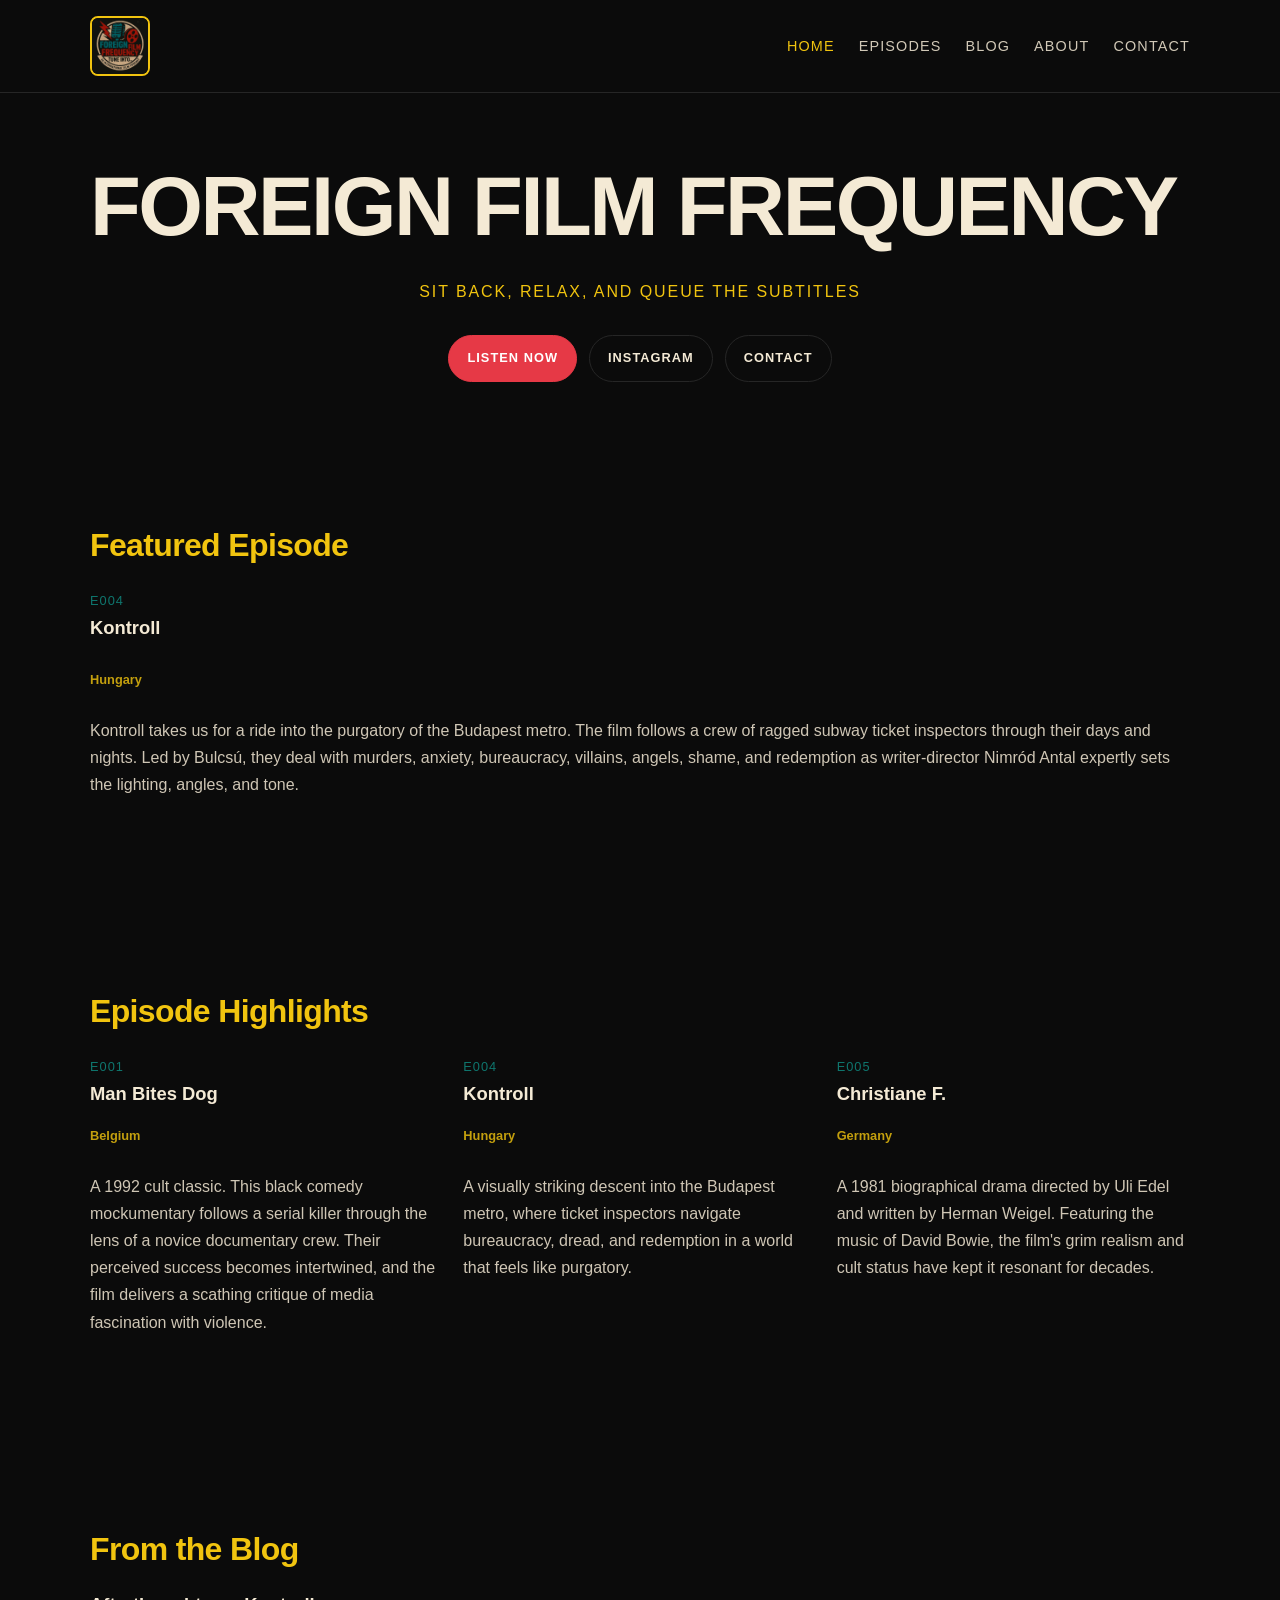
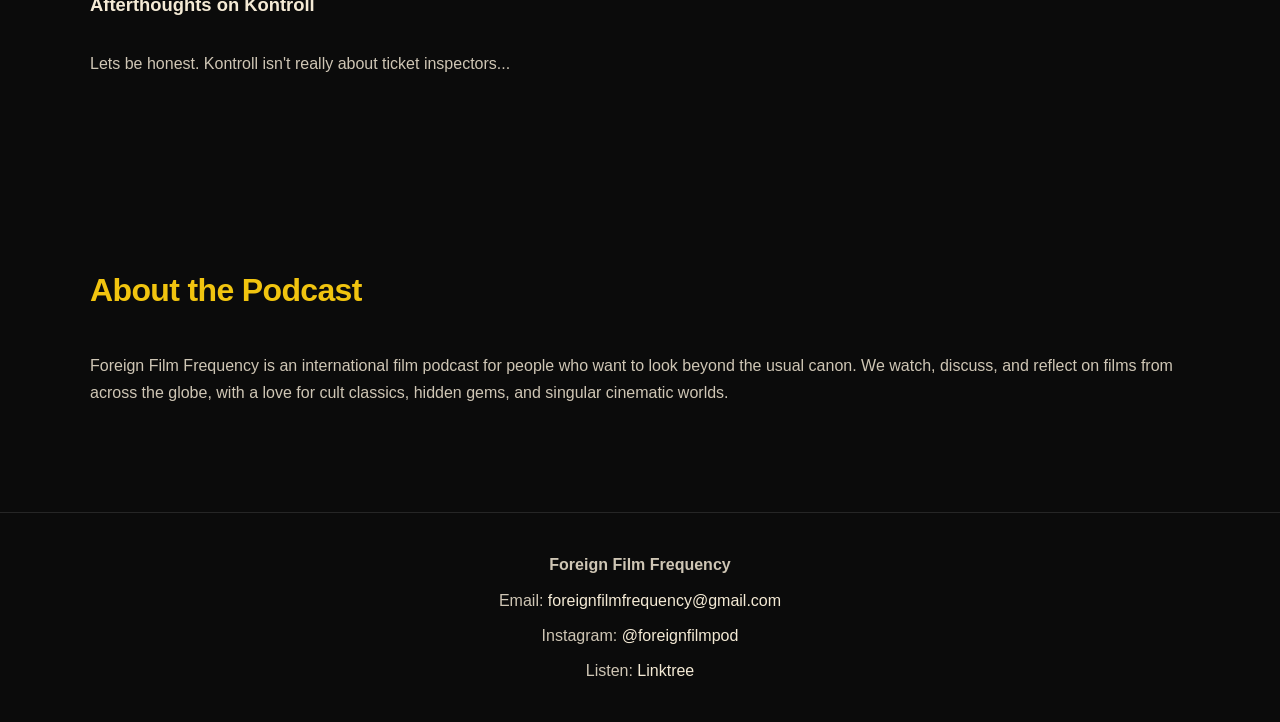
==== commit 87214582: "Update index.html" ====
--- a/index.html
+++ b/index.html
@@ -4,6 +4,7 @@
   <meta charset="UTF-8" />
   <meta name="viewport" content="width=device-width, initial-scale=1.0" />
   <title>Foreign Film Frequency</title>
+  <script defer src='https://static.cloudflareinsights.com/beacon.min.js' data-cf-beacon='{"token": "538e7b8bf44647968213b45a4c464b52"}'></script>
   <link rel="stylesheet" href="style.css" />
 </head>
 <body>
--- a/style.css
+++ b/style.css
@@ -187,53 +187,59 @@
 
 /* Cards */
 
-}
-
 .feature-box,
 .card,
 .blog-card {
-  background-color: var(--color-surface);
-  border: 1px solid var(--color-border);
-  padding: 24px;
-  border-radius: 16px;
+  display: flex;
+  flex-direction: column;
+  justify-content: flex-start;
+  height: 100%;
 }
 
 .card,
 .blog-card {
   transition: transform 0.2s ease, border-color 0.2s ease;
 }
-
-.card:hover,
-.blog-card:hover {
+.card-link {
+  display: block;
+  height: 100%;
+  color: inherit;
+}
+.blog-card .poster {
+  height: 180px;
+  object-fit: cover;
+}
+.blog-thumb {
+  width: 180px;
+  max-width: 100%;
+  height: 180px;
+  object-fit: cover;
+  display: block;
+  border-radius: 10px;
+  margin: 0 0 15px 0;
+}
+.card-link:hover {
+  color: inherit;
+}
+
+/* Hover tied to clickable area */
+.card-link:hover .card,
+.card-link:hover .blog-card {
   transform: translateY(-4px);
   border-color: rgba(241, 196, 15, 0.35);
 }
+
+.card,
+.blog-card {
+  overflow: hidden;
+  position: relative;
+}
+
 .card p,
 .blog-card p,
 .feature-box p {
   line-height: 1.7;
 }
-.card {
-  display: flex;
-  flex-direction: column;
-  justify-content: flex-start;
-  overflow: hidden;
-  position: relative;
-}
-.card-link {
-  display: block;
-  color: inherit;
-}
-
-.card-link:hover {
-  color: inherit;
-}
-
-.card {
-  overflow: hidden;
-  position: relative;
-}
-
 /* Grids */
 
 .episode-grid {
@@ -363,3 +369,22 @@
   border-color: var(--color-primary);
   box-shadow: 0 0 0 1px rgba(230, 57, 70, 0.3);
 }
+
+/* Articles */
+.article-page {
+  max-width: 760px;
+}
+
+.article-page h1 {
+  margin-bottom: 18px;
+}
+
+.article-intro {
+  font-size: 1.1rem;
+  color: var(--color-secondary);
+  margin-bottom: 24px;
+}
+
+.article-body p {
+  margin-bottom: 18px;
+}
